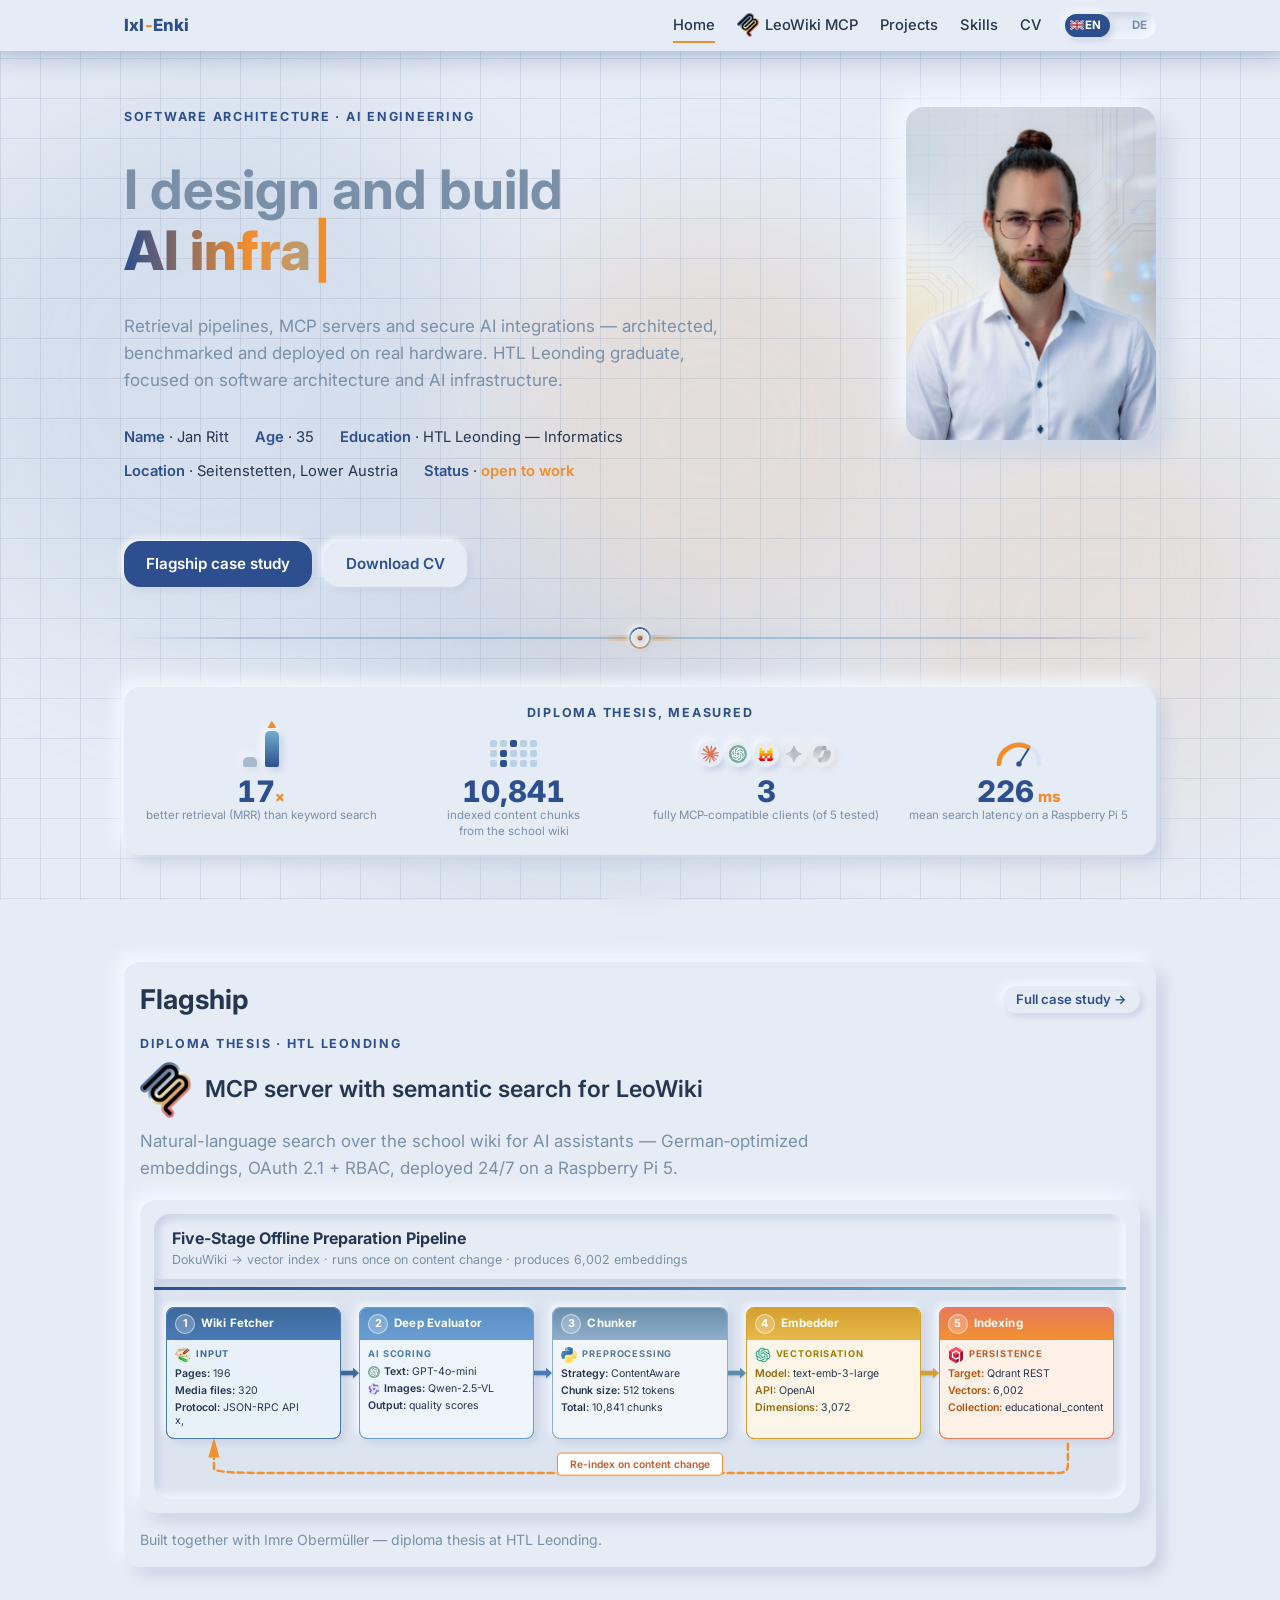
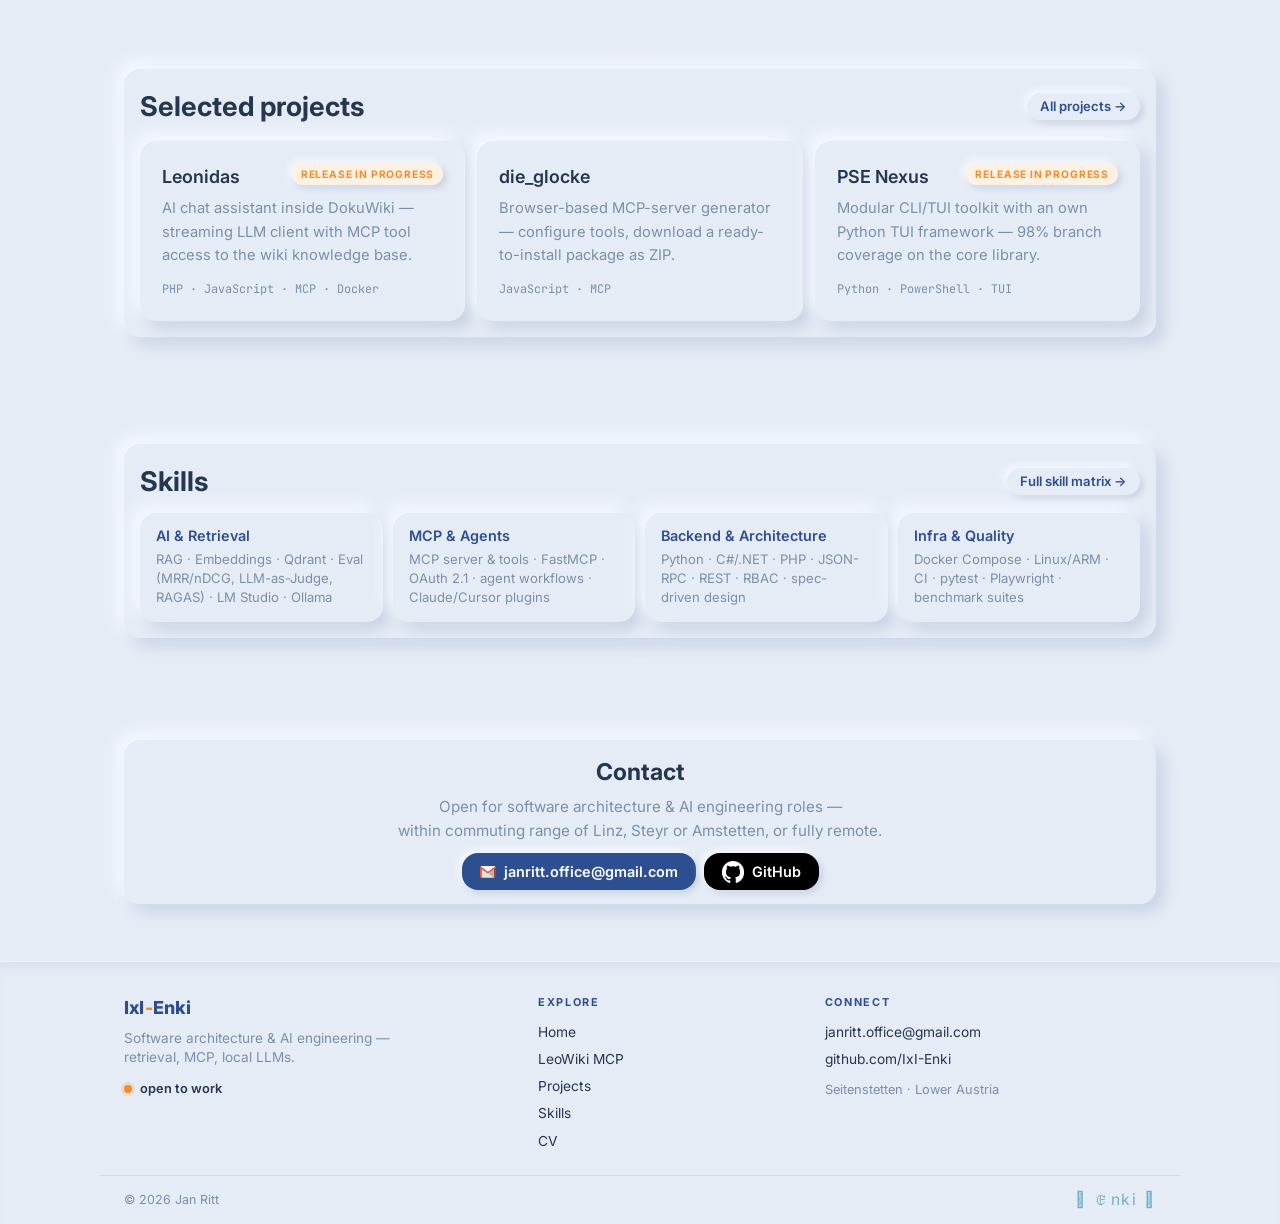
==== index.html @ 62d364e8 "Add initial project files including .gitignore, index.html, CSS styles, and assets for the IxI-Enki " ====
<!DOCTYPE html>
<html lang="en">
<head>
  <meta charset="UTF-8">
  <meta name="viewport" content="width=device-width, initial-scale=1.0">
  <title>Jan Ritt · IxI-Enki — Software Architecture &amp; AI Engineering</title>
  <meta name="description" content="Jan Ritt (IxI-Enki) — software architecture and AI engineering. Retrieval pipelines, MCP servers, secure AI integrations. HTL Leonding, Austria.">
  <link rel="stylesheet" href="./assets/css/site.css?v=76">
  <script src="./assets/js/site.js?v=22" defer></script>
</head>
<body class="neu">

  <!-- animierter Hintergrund -->
  <div class="bg-layer" aria-hidden="true">
    <div class="bg-parallax bg-parallax--grid"><div class="bg-grid"></div></div>
    <div class="bg-parallax bg-parallax--grad">
      <div class="bg-gradient-blobs">
        <span class="bg-grad-blob bg-grad-blob--1"></span>
        <span class="bg-grad-blob bg-grad-blob--2"></span>
        <span class="bg-grad-blob bg-grad-blob--3"></span>
        <span class="bg-grad-blob bg-grad-blob--4"></span>
      </div>
    </div>
    <div class="bg-parallax bg-parallax--blob1"><div class="blob blob-1"></div></div>
    <div class="bg-parallax bg-parallax--blob2"><div class="blob blob-2"></div></div>
    <div class="bg-parallax bg-parallax--blob3"><div class="blob blob-3"></div></div>
  </div>

  <!-- ══ NAV ══ -->
  <header class="site">
    <div class="wrap">
      <a class="brand" href="./">IxI<span class="x">-</span>Enki</a>
      <nav class="main">
        <a href="./index.html" class="active" data-i18n="nav.home">Home</a>
        <a href="./pages/leowiki-mcp.html" class="nav-flagship" title="LeoWiki MCP"><img src="./assets/img/leowiki-mcp-logo.png" alt="LeoWiki MCP" class="nav-flagship-logo"><span class="nav-flagship-label" data-i18n="nav.flagship">LeoWiki MCP</span></a>
        <a href="./pages/projects.html" data-i18n="nav.projects">Projects</a>
        <a href="./pages/skills.html" data-i18n="nav.skills">Skills</a>
        <a href="./pages/cv.html" data-i18n="nav.cv">CV</a>
        <span class="lang-switch" data-lang="en" role="group" aria-label="Language"><span class="ls-knob" aria-hidden="true"><svg class="ls-flag ls-flag-en" viewBox="0 0 24 16"><rect width="24" height="16" fill="#2E4F8F"/><path d="M0 0L24 16M24 0L0 16" stroke="#fff" stroke-width="3.4"/><path d="M0 0L24 16M24 0L0 16" stroke="#B33130" stroke-width="1.4"/><rect x="9.6" width="4.8" height="16" fill="#fff"/><rect y="5.6" width="24" height="4.8" fill="#fff"/><rect x="10.7" width="2.6" height="16" fill="#B33130"/><rect y="6.7" width="24" height="2.6" fill="#B33130"/></svg><svg class="ls-flag ls-flag-de" viewBox="0 0 24 16"><rect width="24" height="16" fill="#fff"/><rect width="24" height="5.3" fill="#B33130"/><rect y="10.7" width="24" height="5.3" fill="#B33130"/></svg></span><span class="ls-opt" data-lang="en">EN</span><span class="ls-opt" data-lang="de">DE</span></span>
      </nav>
    </div>
  </header>

  <!-- ══ HERO ══ -->
  <section class="hero">
    <div class="wrap hero-grid">
      <div class="hero-copy">
        <p class="kicker reveal" data-i18n="hero.kicker">Software Architecture · AI Engineering</p>
        <h1 class="reveal reveal-d1 hero-title-gradient"><span class="hero-prefix"></span><br><span class="hero-loop"></span><span class="tw-caret" aria-hidden="true">|</span></h1>
        <p class="lead reveal reveal-d2" data-i18n="hero.lead">
          Retrieval pipelines, MCP servers and secure AI integrations — architected, benchmarked and
          deployed on real hardware. HTL Leonding graduate, focused on software architecture and AI infrastructure.
        </p>
        <div class="facts reveal reveal-d2">
          <span><b data-i18n="facts.name">Name</b> · <span class="decode">Jan Ritt</span></span>
          <span><b data-i18n="facts.age">Age</b> · <span class="decode">35</span></span>
          <span><b data-i18n="facts.edu">Education</b> · <span class="decode" data-i18n="facts.eduv">HTL Leonding — Informatics</span></span>
          <span><b data-i18n="facts.loc">Location</b> · <span class="decode" data-i18n="facts.locv">Seitenstetten, Lower Austria</span></span>
          <span><b data-i18n="facts.status">Status</b> · <span class="accent-text decode" style="font-weight:600" data-i18n="facts.statusv">open to work</span></span>
        </div>
        <div class="hero-actions reveal reveal-d3">
          <a class="btn btn-primary btn-shine" href="./pages/leowiki-mcp.html" data-i18n="hero.cta1">Flagship case study</a>
          <!-- ⏳ cv.pdf folgt -->
          <a class="btn btn-ghost btn-draw" href="./assets/cv.pdf" data-i18n="hero.cta2">Download CV</a>
        </div>
      </div>
      <div class="hero-media reveal reveal-d2">
        <!-- Web-Derivat (640px, 76 KB) aus IxI-Enki_Jan.png -->
        <img class="portrait" src="./assets/img/portrait_web.jpg" alt="Portrait of Jan Ritt" width="640" height="853">
      </div>
    </div>
  </section>

  <div class="wrap"><div class="sec-divider sec-divider--shimmer sec-divider--ruler" aria-hidden="true"><span class="sec-divider__line"></span><span class="sec-divider__mark"><span class="sec-divider__halo" aria-hidden="true"></span><span class="sec-divider__ring" aria-hidden="true"></span><span class="sec-divider__ripple" aria-hidden="true"><span class="sec-divider__ripple-ring"></span><span class="sec-divider__ripple-ring"></span><span class="sec-divider__ripple-ring"></span></span><span class="sec-divider__core" aria-hidden="true"></span></span></div></div>

  <!-- ══ STATS ══ -->
  <section class="home-sec">
    <div class="wrap">
      <div class="card section-band stats-band reveal">
        <p class="kicker" data-i18n="stats.title">Diploma thesis, measured</p>
        <div class="grid grid-4">

          <!-- 17× — keyword → semantic jump -->
          <div class="stat">
            <div class="stat-top">
              <div class="viz-bars" aria-hidden="true">
                <span class="vb vb-low" title="keyword 0.051"></span>
                <span class="vb vb-high" title="semantic 0.872"><i class="vb-arrow">▲</i></span>
              </div>
            </div>
            <div class="num" data-count="17">0<span class="unit">×</span></div>
            <div class="lbl" data-i18n="stats.s1">retrieval improvement (MRR) over keyword search</div>
          </div>

          <!-- 10,841 — indexed chunks -->
          <div class="stat">
            <div class="stat-top">
              <div class="viz-grid" aria-hidden="true"><span></span><span></span><span></span><span></span><span></span><span></span><span></span><span></span><span></span><span></span><span></span><span></span><span></span><span></span><span></span></div>
            </div>
            <div class="num" data-count="10841">0</div>
            <div class="lbl" data-i18n="stats.s2">indexed content chunks from the school wiki</div>
          </div>

          <!-- 3 — compatible AI clients -->
          <div class="stat">
            <div class="stat-top">
              <div class="viz-clients" aria-hidden="true">
                <img src="./assets/img/icons/claude.svg" alt="Claude" title="Claude — fully compatible">
                <img src="./assets/img/icons/chatgpt.svg" alt="ChatGPT" title="ChatGPT — fully compatible">
                <img src="./assets/img/icons/mistral.svg" alt="Mistral Le Chat" title="Mistral Le Chat — fully compatible">
                <img class="dim" src="./assets/img/icons/gemini.svg" alt="Gemini" title="Gemini — tested, no consumer remote MCP (Feb 2026)">
                <img class="dim" src="./assets/img/icons/copilot.svg" alt="Copilot" title="MS Copilot — tested, no consumer remote MCP (Feb 2026)">
              </div>
            </div>
            <div class="num" data-count="3">0</div>
            <div class="lbl" data-i18n="stats.s3">fully MCP-compatible clients (of 5 tested)</div>
          </div>

          <!-- 226 ms — latency gauge -->
          <div class="stat">
            <div class="stat-top">
              <svg class="viz-gauge" viewBox="0 0 64 40" aria-hidden="true">
                <path d="M6 36 A26 26 0 0 1 58 36" fill="none" stroke="var(--border)" stroke-width="6" stroke-linecap="round"/>
                <path d="M6 36 A26 26 0 0 1 44 14.6" fill="none" stroke="var(--accent)" stroke-width="6" stroke-linecap="round"/>
                <line x1="32" y1="36" x2="44" y2="17" stroke="var(--primary)" stroke-width="2.5" stroke-linecap="round"/>
                <circle cx="32" cy="36" r="3.5" fill="var(--primary)"/>
              </svg>
            </div>
            <div class="num" data-count="226">0<span class="unit">&nbsp;ms</span></div>
            <div class="lbl" data-i18n="stats.s4">mean search latency on a Raspberry Pi 5</div>
          </div>

        </div>
      </div>
    </div>
  </section>

  <div class="wrap"><div class="sec-divider sec-divider--double" aria-hidden="true"><span class="sec-divider__rule sec-divider__rule--back"></span><span class="sec-divider__rule sec-divider__rule--front"></span><span class="sec-divider__mark"><span class="sec-divider__halo" aria-hidden="true"></span><span class="sec-divider__ring" aria-hidden="true"></span><span class="sec-divider__core"><span class="sec-divider__node"></span></span></span></div></div>

  <!-- ══ FLAGSHIP TEASER ══ -->
  <section class="home-sec">
    <div class="wrap">
      <div class="card section-band section-band--flagship reveal">
        <div class="sec-head">
          <h2 data-i18n="sec.flagship">Flagship</h2>
          <a class="more" href="./pages/leowiki-mcp.html" data-i18n="sec.flagship.more">Full case study →</a>
        </div>
          <p class="kicker" data-i18n="flag.kicker">Diploma thesis · HTL Leonding</p>
          <h3 class="flag-title">
            <img src="./assets/img/leowiki-mcp-logo.png" alt="LeoWiki MCP">
            <span data-i18n="flag.title">MCP server with semantic search for LeoWiki</span>
          </h3>
          <p class="lead" style="margin-top:10px" data-i18n="flag.lead">
            Natural-language search over the school wiki for AI assistants — German‑optimized embeddings,
            OAuth 2.1 + RBAC, deployed 24/7 on a Raspberry Pi 5.
          </p>
          <figure class="fig pipeline-fig" aria-labelledby="pipeline-fig-title">
            <div class="pipeline-fig__frame">
              <header class="pipeline-fig__header">
                <p class="pipeline-fig__title" id="pipeline-fig-title">Five-Stage Offline Preparation Pipeline</p>
                <p class="pipeline-fig__subtitle">DokuWiki &rarr; vector index &middot; runs once on content change &middot; produces 6,002 embeddings</p>
              </header>
              <div class="pipeline-fig__body">
                <div class="pipeline-fig__flow" role="group" aria-label="Five-stage offline preparation pipeline from wiki fetch to vector indexing">
                  <ol class="pipeline-fig__stages">
                    <li class="pipeline-stage-group pipeline-stage-group--1">
                      <div class="pipeline-stage-bg pipeline-stage-bg--1" aria-hidden="true"></div>
                      <div class="pipeline-stage pipeline-stage--1">
                      <div class="pipeline-stage__hdr">
                        <span class="pipeline-stage__num" aria-hidden="true">1</span>
                        <span class="pipeline-stage__name">Wiki Fetcher</span>
                      </div>
                      <div class="pipeline-stage__body">
                        <img class="pipeline-stage__icon" src="./assets/img/icons/dokuwiki.svg" alt="" aria-hidden="true">
                        <p class="pipeline-stage__section">Input</p>
                        <ul class="pipeline-stage__rows">
                          <li><strong>Pages:</strong> 196</li>
                          <li><strong>Media files:</strong> 320</li>
                          <li><strong>Protocol:</strong> JSON-RPC API</li>  x, 
                        </ul>
                      </div>
                      </div>
                    </li>
                    <li class="pipeline-arrow pipeline-arrow--s1 pipeline-arrow--v" aria-hidden="true"><svg viewBox="0 0 24 14"><polygon points="0,4 16,4 16,0 24,7 16,14 16,10 0,10"/></svg></li>
                    <li class="pipeline-stage-group pipeline-stage-group--2">
                      <div class="pipeline-stage-bg pipeline-stage-bg--2" aria-hidden="true"></div>
                      <div class="pipeline-stage pipeline-stage--2">
                      <div class="pipeline-stage__hdr">
                        <span class="pipeline-stage__num" aria-hidden="true">2</span>
                        <span class="pipeline-stage__name">Deep Evaluator</span>
                      </div>
                      <div class="pipeline-stage__body">
                        <p class="pipeline-stage__section">AI Scoring</p>
                        <ul class="pipeline-stage__rows">
                          <li class="pipeline-stage__row">
                            <img class="pipeline-stage__row-icon" src="./assets/img/icons/chatgpt.svg" alt="" aria-hidden="true">
                            <span><strong>Text:</strong> GPT-4o-mini</span>
                          </li>
                          <li class="pipeline-stage__row">
                            <img class="pipeline-stage__row-icon" src="./assets/img/icons/qwen.svg" alt="" aria-hidden="true">
                            <span><strong>Images:</strong> Qwen-2.5-VL</span>
                          </li>
                          <li><strong>Output:</strong> quality scores</li>
                        </ul>
                      </div>
                      </div>
                    </li>
                    <li class="pipeline-arrow pipeline-arrow--s2 pipeline-arrow--v" aria-hidden="true"><svg viewBox="0 0 24 14"><polygon points="0,4 16,4 16,0 24,7 16,14 16,10 0,10"/></svg></li>
                    <li class="pipeline-stage-group pipeline-stage-group--3">
                      <div class="pipeline-stage-bg pipeline-stage-bg--3" aria-hidden="true"></div>
                      <div class="pipeline-stage pipeline-stage--3">
                      <div class="pipeline-stage__hdr">
                        <span class="pipeline-stage__num" aria-hidden="true">3</span>
                        <span class="pipeline-stage__name">Chunker</span>
                      </div>
                      <div class="pipeline-stage__body">
                        <img class="pipeline-stage__icon" src="./assets/img/icons/python.svg" alt="" aria-hidden="true">
                        <p class="pipeline-stage__section">Preprocessing</p>
                        <ul class="pipeline-stage__rows">
                          <li><strong>Strategy:</strong> ContentAware</li>
                          <li><strong>Chunk size:</strong> 512 tokens</li>
                          <li><strong>Total:</strong> 10,841 chunks</li>
                        </ul>
                      </div>
                      </div>
                    </li>
                    <li class="pipeline-arrow pipeline-arrow--s3 pipeline-arrow--v" aria-hidden="true"><svg viewBox="0 0 24 14"><polygon points="0,4 16,4 16,0 24,7 16,14 16,10 0,10"/></svg></li>
                    <li class="pipeline-stage-group pipeline-stage-group--4">
                      <div class="pipeline-stage-bg pipeline-stage-bg--4" aria-hidden="true"></div>
                      <div class="pipeline-stage pipeline-stage--4">
                      <div class="pipeline-stage__hdr">
                        <span class="pipeline-stage__num" aria-hidden="true">4</span>
                        <span class="pipeline-stage__name">Embedder</span>
                      </div>
                      <div class="pipeline-stage__body">
                        <img class="pipeline-stage__icon" src="./assets/img/icons/openai.svg" alt="" aria-hidden="true">
                        <p class="pipeline-stage__section">Vectorisation</p>
                        <ul class="pipeline-stage__rows">
                          <li><strong>Model:</strong> text-emb-3-large</li>
                          <li><strong>API:</strong> OpenAI</li>
                          <li><strong>Dimensions:</strong> 3,072</li>
                        </ul>
                      </div>
                      </div>
                    </li>
                    <li class="pipeline-arrow pipeline-arrow--s4 pipeline-arrow--v" aria-hidden="true"><svg viewBox="0 0 24 14"><polygon points="0,4 16,4 16,0 24,7 16,14 16,10 0,10"/></svg></li>
                    <li class="pipeline-stage-group pipeline-stage-group--5">
                      <div class="pipeline-stage-bg pipeline-stage-bg--5" aria-hidden="true"></div>
                      <div class="pipeline-stage pipeline-stage--5">
                      <div class="pipeline-stage__hdr">
                        <span class="pipeline-stage__num" aria-hidden="true">5</span>
                        <span class="pipeline-stage__name">Indexing</span>
                      </div>
                      <div class="pipeline-stage__body">
                        <img class="pipeline-stage__icon" src="./assets/img/icons/qdrant.svg" alt="" aria-hidden="true">
                        <p class="pipeline-stage__section">Persistence</p>
                        <ul class="pipeline-stage__rows">
                          <li><strong>Target:</strong> Qdrant REST</li>
                          <li><strong>Vectors:</strong> 6,002</li>
                          <li><strong>Collection:</strong> educational_content</li>
                        </ul>
                      </div>
                      </div>
                    </li>
                    <li class="pipeline-feedback" aria-hidden="true">
                      <svg viewBox="-28 -20 1028 68" preserveAspectRatio="none" aria-hidden="true">
                        <path d="M 950 2 L 950 30 Q 950 40 940 40 L 70 40 Q 24 40 24 34 L 24 21" fill="none" stroke="#f29131" stroke-width="2.5" stroke-dasharray="6 4" stroke-linecap="round" stroke-linejoin="round" vector-effect="non-scaling-stroke"/>
                        <polygon points="24,-7 18,20 30,20" fill="#f29131"/>
                      </svg>
                      <span class="pipeline-feedback__label">Re-index on content change</span>
                    </li>
                  </ol>
                </div>
              </div>
            </div>
          </figure>
          <p style="margin-top:16px; font-size:.88rem; color:var(--muted)" data-i18n="flag.role">
            Built together with Imre Obermüller — diploma thesis at HTL Leonding.
          </p>
      </div>
    </div>
  </section>

  <div class="wrap"><div class="sec-divider sec-divider--shimmer sec-divider--ruler" aria-hidden="true"><span class="sec-divider__line"></span><span class="sec-divider__mark"><span class="sec-divider__halo" aria-hidden="true"></span><span class="sec-divider__ring" aria-hidden="true"></span><span class="sec-divider__core" aria-hidden="true"></span></span></div></div>

  <!-- ══ PROJECTS GLIMPSE ══ -->
  <section class="home-sec">
    <div class="wrap">
      <div class="card section-band section-band--projects reveal">
        <div class="sec-head">
          <h2 data-i18n="sec.projects">Selected projects</h2>
          <a class="more" href="./pages/projects.html" data-i18n="sec.projects.more">All projects →</a>
        </div>
        <div class="grid grid-3">
        <div class="card reveal">
          <div style="display:flex; justify-content:space-between; gap:8px; align-items:start">
            <h3>Leonidas</h3><span class="badge-soon" data-i18n-page data-en="release in progress" data-de="Release in Arbeit">release in progress</span>
          </div>
          <p style="margin-top:6px; font-size:.92rem; color:var(--muted)" data-i18n-page
             data-en="AI chat assistant inside DokuWiki — streaming LLM client with MCP tool access to the wiki knowledge base."
             data-de="AI‑Chat-Assistent direkt im DokuWiki — streamender LLM-Client mit MCP‑Tool-Zugriff auf die Wiki-Wissensbasis.">AI chat assistant inside DokuWiki — streaming LLM client with MCP tool access to the wiki knowledge base.</p>
          <div class="stack">PHP · JavaScript · MCP · Docker</div>
        </div>
        <a class="card reveal reveal-d1" href="https://github.com/IxI-Enki/die_glocke">
          <h3>die_glocke</h3>
          <p style="margin-top:6px; font-size:.92rem; color:var(--muted)" data-i18n-page
             data-en="Browser-based MCP-server generator — configure tools, download a ready-to-install package as ZIP."
             data-de="Browserbasierter MCP‑Server-Generator — Tools konfigurieren, fertiges Install-Paket als ZIP laden.">Browser-based MCP-server generator — configure tools, download a ready-to-install package as ZIP.</p>
          <div class="stack">JavaScript · MCP</div>
        </a>
        <div class="card reveal reveal-d2">
          <div style="display:flex; justify-content:space-between; gap:8px; align-items:start">
            <h3>PSE Nexus</h3><span class="badge-soon" data-i18n-page data-en="release in progress" data-de="Release in Arbeit">release in progress</span>
          </div>
          <p style="margin-top:6px; font-size:.92rem; color:var(--muted)" data-i18n-page
             data-en="Modular CLI/TUI toolkit with an own Python TUI framework — 98% branch coverage on the core library."
             data-de="Modulares CLI/TUI-Toolkit mit eigenem Python-TUI-Framework — 98 % Branch-Coverage auf der Core-Library.">Modular CLI/TUI toolkit with an own Python TUI framework — 98% branch coverage on the core library.</p>
          <div class="stack">Python · PowerShell · TUI</div>
        </div>
        </div>
      </div>
    </div>
  </section>

  <div class="wrap"><div class="sec-divider sec-divider--double" aria-hidden="true"><span class="sec-divider__rule sec-divider__rule--back"></span><span class="sec-divider__rule sec-divider__rule--front"></span><span class="sec-divider__mark"><span class="sec-divider__halo" aria-hidden="true"></span><span class="sec-divider__ring" aria-hidden="true"></span><span class="sec-divider__ripple" aria-hidden="true"><span class="sec-divider__ripple-ring"></span><span class="sec-divider__ripple-ring"></span><span class="sec-divider__ripple-ring"></span></span><span class="sec-divider__core" aria-hidden="true"></span></span></div></div>

  <!-- ══ SKILLS ══ -->
  <section class="home-sec">
    <div class="wrap">
      <div class="card section-band section-band--skills reveal">
        <div class="sec-head">
          <h2 data-i18n="sec.skills">Skills</h2>
          <a class="more" href="./pages/skills.html" data-i18n-page data-en="Full skill matrix →" data-de="Komplette Skill-Matrix →">Full skill matrix →</a>
        </div>
        <div class="grid grid-4 skills-preview-grid">
        <div class="card skill-preview-card reveal">
          <h3 class="primary-text" data-i18n-page data-en="AI &amp; Retrieval" data-de="AI &amp; Retrieval">AI &amp; Retrieval</h3>
          <p>RAG · Embeddings · Qdrant · Eval (MRR/nDCG, LLM-as-Judge, RAGAS) · LM Studio · Ollama</p>
        </div>
        <div class="card skill-preview-card reveal reveal-d1">
          <h3 class="primary-text">MCP &amp; Agents</h3>
          <p>MCP server &amp; tools · FastMCP · OAuth 2.1 · agent workflows · Claude/Cursor plugins</p>
        </div>
        <div class="card skill-preview-card reveal reveal-d2">
          <h3 class="primary-text">Backend &amp; Architecture</h3>
          <p>Python · C#/.NET · PHP · JSON-RPC · REST · RBAC · spec-driven design</p>
        </div>
        <div class="card skill-preview-card reveal reveal-d3">
          <h3 class="primary-text">Infra &amp; Quality</h3>
          <p>Docker Compose · Linux/ARM · CI · pytest · Playwright · benchmark suites</p>
        </div>
        </div>
      </div>
    </div>
  </section>

  <div class="wrap"><div class="sec-divider sec-divider--shimmer sec-divider--ruler" aria-hidden="true"><span class="sec-divider__line"></span><span class="sec-divider__mark"><span class="sec-divider__halo" aria-hidden="true"></span><span class="sec-divider__ring" aria-hidden="true"></span><span class="sec-divider__ripple" aria-hidden="true"><span class="sec-divider__ripple-ring"></span><span class="sec-divider__ripple-ring"></span><span class="sec-divider__ripple-ring"></span></span><span class="sec-divider__core"><span class="sec-divider__node"></span></span></span></div></div>

  <!-- ══ CONTACT ══ -->
  <section class="home-sec">
    <div class="wrap">
      <div class="card contact-card reveal">
        <h2 data-i18n="sec.contact">Contact</h2>
        <p class="lead" data-i18n="contact.lead">Open for software architecture &amp; AI engineering roles —<br>within commuting range of Linz, Steyr or Amstetten, or fully remote.</p>
        <div class="contact-actions">
          <a class="btn btn-primary" href="mailto:janritt.office@gmail.com">
            <img src="./assets/img/icons/google-gmail-red-white.svg" alt="" aria-hidden="true">
            janritt.office@gmail.com
          </a>
          <a class="btn btn-github" href="https://github.com/IxI-Enki">
            <img src="./assets/img/icons/github-white.png" alt="" aria-hidden="true">
            GitHub
          </a>
        </div>
      </div>
    </div>
  </section>

  <!-- ══ FOOTER ══ -->
  <footer class="site">
    <div class="wrap footer-inner">
      <div class="footer-brand">
        <a class="brand" href="./">IxI<span class="x">-</span>Enki</a>
        <p class="footer-tag" data-i18n="footer.tag">Software architecture &amp; AI engineering — retrieval, MCP, local LLMs.</p>
        <span class="footer-status"><span class="fs-dot" aria-hidden="true"></span><span data-i18n="facts.statusv">open to work</span></span>
      </div>
      <nav class="footer-col" aria-label="Footer">
        <p class="footer-h" data-i18n="footer.explore">Explore</p>
        <a href="./index.html" data-i18n="nav.home">Home</a>
        <a href="./pages/leowiki-mcp.html" data-i18n="nav.flagship">LeoWiki MCP</a>
        <a href="./pages/projects.html" data-i18n="nav.projects">Projects</a>
        <a href="./pages/skills.html" data-i18n="nav.skills">Skills</a>
        <a href="./pages/cv.html" data-i18n="nav.cv">CV</a>
      </nav>
      <div class="footer-col">
        <p class="footer-h" data-i18n="footer.connect">Connect</p>
        <a href="mailto:janritt.office@gmail.com">janritt.office@gmail.com</a>
        <a href="https://github.com/IxI-Enki">github.com/IxI-Enki</a>
        <p class="footer-loc" data-i18n="footer.loc">Seitenstetten · Lower Austria</p>
      </div>
    </div>
    <div class="wrap footer-base">
      <span>© 2026 Jan Ritt</span>
      <span class="footer-sig">𓂍 ꂅnki 𓂍</span>
    </div>
  </footer>

</body>
</html>
---- assets/css/site.css ----
/* ════════════════════════════════════════════════════════════════════
   IxI-Enki Showcase — Thesis-Default-Theme (HTL Leonding Palette)
   Light mode only · Quelle: assets/diagrams/themes/00_thesis_default
   ════════════════════════════════════════════════════════════════════ */
@import url('https://fonts.googleapis.com/css2?family=Inter:wght@300;400;500;600;700;800&display=swap');
@import url('https://fonts.googleapis.com/css2?family=JetBrains+Mono:wght@400;500;600&display=swap');

:root {
  --primary:   #2E4F8F;
  --secondary: #72ADCB;
  --accent:    #F28D2C;
  --warning:   #E5A832;
  --error:     #B33130;
  --success:   #4671A3;
  --ink:       #253650;
  --muted:     #7a90a8;
  --surface:   #f6f9fe;
  --border:    #D8E4F4;
  --bg:        #ffffff;
  --page-bg:   #eef2f8;
  --glass:     rgba(255,255,255,0.72);
  --glass-border: rgba(255,255,255,0.45);
  --font: 'Inter', 'Segoe UI', system-ui, sans-serif;
  --mono: 'JetBrains Mono', 'Fira Code', 'Consolas', monospace;
  --shadow-sm: 0 1px 2px rgba(46,79,143,0.08);
  --shadow:    0 1px 3px rgba(46,79,143,0.12), 0 1px 2px rgba(46,79,143,0.08);
  --shadow-md: 0 8px 24px rgba(46,79,143,0.12), 0 2px 6px rgba(46,79,143,0.08);
  --radius: 10px;
  /* gradient_all subset — soft bg blobs */
  --color-f-6:  #5d7697;
  --color-f-10: #dce6f7;
  --color-g-7:  #f6cfa8;
  --color-a-3:  #e6ac95;
  --color-c-4:  #a7bad4;
}

* { margin: 0; padding: 0; box-sizing: border-box; }
html { scroll-behavior: smooth; }
body {
  font-family: var(--font);
  background: var(--page-bg);
  color: var(--ink);
  line-height: 1.6;
  overflow-x: hidden;
}

/* ── Animierter Hintergrund: Präsentations-Gradient + driftende Farbflächen + Raster ── */
.bg-layer { position: fixed; inset: 0; z-index: -2; overflow: hidden; pointer-events: none; }
.bg-layer::before {
  content: ''; position: absolute; inset: 0; z-index: 0;
  background: url('../img/bg_soft.png') center / cover no-repeat;
  opacity: .22;
}
.bg-parallax { position: absolute; inset: 0; will-change: transform; }
.bg-parallax--grid {
  z-index: 2;
  inset: auto;
  left: 0;
  right: 0;
  top: calc(-1 * var(--bg-grid-parallax-slack, 24vh));
  height: calc(100% + 2 * var(--bg-grid-parallax-slack, 24vh));
}
/* color mesh sits BEHIND the grid ("hinter den karierten Gittern") */
.bg-parallax--grad { z-index: 1; }
.bg-parallax--blob1 { z-index: 3; }
.bg-parallax--blob2 { z-index: 4; }
.bg-parallax--blob3 { z-index: 5; }
.bg-grid {
  position: absolute; inset: 0;
  background-image:
    linear-gradient(rgba(46,79,143,0.045) 1px, transparent 1px),
    linear-gradient(90deg, rgba(46,79,143,0.045) 1px, transparent 1px);
  background-size: 44px 44px;
  mask-image: radial-gradient(ellipse 115% 130% at 50% 40%, #000 48%, transparent 96%);
  -webkit-mask-image: radial-gradient(ellipse 115% 130% at 50% 40%, #000 48%, transparent 96%);
}
/* Soft palette blobs — the "wabbernde" colour mesh behind the grid */
.bg-gradient-blobs {
  position: absolute; inset: 0;
  opacity: .19;
  mask-image: radial-gradient(ellipse 100% 90% at 50% 40%, #000 45%, transparent 95%);
  -webkit-mask-image: radial-gradient(ellipse 100% 90% at 50% 40%, #000 45%, transparent 95%);
  animation: gradMeshSway 64s ease-in-out infinite alternate;
}
.bg-grad-blob {
  position: absolute; border-radius: 50%;
  filter: blur(64px);
}
.bg-grad-blob--1 {
  width: 56vw; max-width: 680px; height: 56vw; max-height: 680px;
  top: 4%; left: -10%;
  background: radial-gradient(circle, var(--color-c-4) 0%, #93a9c8 46%, transparent 72%);
  animation: gradDrift1 26s ease-in-out infinite alternate;
}
.bg-grad-blob--2 {
  width: 48vw; max-width: 560px; height: 48vw; max-height: 560px;
  top: 40%; right: -8%;
  background: radial-gradient(circle, #e6bd92 0%, #dca878 42%, transparent 73%);
  animation: gradDrift2 33s ease-in-out infinite alternate; animation-delay: -9s;
}
.bg-grad-blob--3 {
  width: 52vw; max-width: 620px; height: 52vw; max-height: 620px;
  bottom: -14%; left: 20%;
  background: radial-gradient(circle, var(--color-f-6) 0%, rgba(46,79,143,0.42) 45%, transparent 74%);
  animation: gradDrift3 30s ease-in-out infinite alternate; animation-delay: -16s;
}
.bg-grad-blob--4 {
  width: 42vw; max-width: 500px; height: 42vw; max-height: 500px;
  top: 20%; left: 36%;
  background: radial-gradient(circle, #e3ba8c 0%, #d7a06f 44%, transparent 73%);
  animation: gradDrift4 37s ease-in-out infinite alternate; animation-delay: -7s;
}
@keyframes gradMeshSway {
  0%   { transform: translate3d(0, 0, 0); }
  50%  { transform: translate3d(2%, -1.4%, 0); }
  100% { transform: translate3d(-2.4%, 1.8%, 0); }
}
@keyframes gradDrift1 {
  0%   { transform: translate(0, 0) scale(1); }
  30%  { transform: translate(46px, 30px) scale(1.08); }
  65%  { transform: translate(18px, 62px) scale(1.04); }
  100% { transform: translate(-38px, 16px) scale(1.12); }
}
@keyframes gradDrift2 {
  0%   { transform: translate(0, 0) scale(1); }
  35%  { transform: translate(-54px, -30px) scale(1.12); }
  70%  { transform: translate(-18px, 30px) scale(1.06); }
  100% { transform: translate(42px, -42px) scale(1.1); }
}
@keyframes gradDrift3 {
  0%   { transform: translate(0, 0) scale(1); }
  40%  { transform: translate(40px, -44px) scale(1.1); }
  75%  { transform: translate(-30px, -8px) scale(1.05); }
  100% { transform: translate(-46px, 42px) scale(1.14); }
}
@keyframes gradDrift4 {
  0%   { transform: translate(0, 0) scale(1); }
  33%  { transform: translate(-36px, 34px) scale(1.08); }
  66%  { transform: translate(34px, 18px) scale(1.05); }
  100% { transform: translate(20px, -38px) scale(1.12); }
}
.blob { position: absolute; border-radius: 50%; filter: blur(80px); opacity: .5; }
.blob-1 { width: 560px; height: 560px; background: radial-gradient(circle, rgba(114,173,203,0.45), transparent 65%); top: -160px; left: -120px; animation: drift1 26s ease-in-out infinite alternate; }
.blob-2 { width: 460px; height: 460px; background: radial-gradient(circle, rgba(242,141,44,0.22), transparent 65%); top: 30%; right: -140px; animation: drift2 32s ease-in-out infinite alternate; }
.blob-3 { width: 520px; height: 520px; background: radial-gradient(circle, rgba(46,79,143,0.25), transparent 65%); bottom: -200px; left: 30%; animation: drift3 38s ease-in-out infinite alternate; }
@keyframes drift1 { to { transform: translate(70px, 50px) scale(1.08); } }
@keyframes drift2 { to { transform: translate(-60px, -40px) scale(1.12); } }
@keyframes drift3 { to { transform: translate(-50px, -60px) scale(1.05); } }
@media (prefers-reduced-motion: reduce) {
  .blob, .pulse, .flow-arrow, .bg-grad-blob, .bg-gradient-blobs { animation: none !important; }
  .bg-parallax { transform: none !important; will-change: auto; }
  .reveal { opacity: 1 !important; transform: none !important; transition: none !important; }
  .sec-divider__line,
  .sec-divider__rule { transform: scaleX(1) !important; opacity: 1 !important; }
  .sec-divider__mark,
  .sec-divider__halo,
  .sec-divider__ring,
  .sec-divider__ripple,
  .sec-divider__ripple-ring,
  .sec-divider__core { opacity: 1 !important; transform: none !important; animation: none !important; }
  .sec-divider__ripple-ring:nth-child(2),
  .sec-divider__ripple-ring:nth-child(3) { opacity: 0 !important; }
  .sec-divider__ripple-ring:nth-child(1) { opacity: .28 !important; transform: scale(1.35) !important; }
  .sec-divider__line::after,
  .sec-divider__rule::after { animation: none !important; opacity: .5 !important; }
  .hero-copy > h1.hero-title-gradient .hero-loop {
    animation: none;
    background-size: auto;
    background-image: linear-gradient(120deg, var(--primary), var(--accent));
  }
  .hero-copy > h1.hero-title-gradient .tw-caret {
    animation: none;
    opacity: 1;
  }
}

/* ── Scramble-decode reveal (fact values + project tech stacks) ── */
.dc {
  display: inline-block;
  white-space: pre;
  color: var(--muted);
  transition: color .14s ease, text-shadow .14s ease;
}
.dc.locked {
  color: inherit;
  animation: dcLock .55s ease-out;
}
@keyframes dcLock {
  0%   { text-shadow: 0 0 9px rgba(242,141,44,.55); }
  100% { text-shadow: none; }
}
.is-decoding { opacity: .96; }

/* ── Layout ── */
.wrap { max-width: 1080px; margin: 0 auto; padding: 0 24px; }
section { padding: 72px 0; }

/* ── Nav ── */
header.site {
  position: sticky; top: 0; z-index: 50;
  background: var(--glass); backdrop-filter: blur(14px); -webkit-backdrop-filter: blur(14px);
  border-bottom: 1px solid var(--border);
  box-shadow: var(--shadow-md);
}
/* Drop shadow extends below the bar and paints over hero media */
header.site::after {
  content: '';
  position: absolute;
  left: 0;
  right: 0;
  top: 100%;
  height: 28px;
  pointer-events: none;
  background: linear-gradient(
    to bottom,
    rgba(46, 79, 143, 0.11),
    rgba(46, 79, 143, 0.04) 52%,
    transparent
  );
}
header.site .wrap { display: flex; align-items: center; justify-content: space-between; padding-top: 12px; padding-bottom: 12px; }
.brand { font-weight: 800; color: var(--primary); text-decoration: none; font-size: 1.05rem; letter-spacing: .2px; }
.brand .x { color: var(--accent); }
.brand--mcp { line-height: 0; display: flex; align-items: center; }
.brand-mcp-logo { height: 36px; width: auto; display: block; object-fit: contain; }
nav.main { display: flex; gap: 22px; align-items: center; font-size: .92rem; }
nav.main a { color: var(--ink); text-decoration: none; font-weight: 500; position: relative; }
nav.main a::after { content: ''; position: absolute; left: 0; bottom: -4px; width: 0; height: 2px; background: var(--accent); transition: width .25s ease; }
nav.main a:hover::after, nav.main a.active::after { width: 100%; }
nav.main a.nav-flagship { display: inline-flex; align-items: center; gap: 6px; line-height: inherit; }
.nav-flagship-logo { height: 24px; width: auto; display: block; object-fit: contain; flex-shrink: 0; }
.nav-flagship-label { font-weight: 500; line-height: 1.2; white-space: nowrap; }
/* ── Language-Switch v2: gleitender Knob + morphende Mini-Flaggen (Theme-Farben) ── */
.lang-switch {
  position: relative; display: inline-grid; grid-auto-flow: column;
  border: 1.5px solid var(--border); border-radius: 999px; background: var(--surface);
  font-size: .72rem; font-weight: 700; cursor: pointer; user-select: none;
}
.lang-switch .ls-opt {
  position: relative; z-index: 2; display: flex; align-items: center;
  padding: 4px 9px 4px 22px; color: var(--muted); transition: color .35s ease;
}
.lang-switch[data-lang="en"] .ls-opt[data-lang="en"],
.lang-switch[data-lang="de"] .ls-opt[data-lang="de"] { color: #fff; }
.lang-switch .ls-knob {
  position: absolute; z-index: 1; top: 2px; bottom: 2px; left: 2px; width: calc(50% - 2px);
  border-radius: 999px; background: var(--primary); box-shadow: var(--shadow);
  transition: transform .45s cubic-bezier(.65, 0, .35, 1);
  display: flex; align-items: center; padding-left: 5px;
}
.lang-switch[data-lang="de"] .ls-knob { transform: translateX(calc(100% + 0px)); }
.lang-switch:hover .ls-knob { box-shadow: 0 2px 8px rgba(46,79,143,.35); }
.lang-switch .ls-flag {
  position: absolute; width: 14px; height: 10px; border-radius: 2px; overflow: hidden;
  opacity: 0; transform: scale(.5) rotate(-100deg);
  transition: opacity .3s ease, transform .5s cubic-bezier(.34, 1.56, .64, 1);
}
.lang-switch[data-lang="en"] .ls-flag-en,
.lang-switch[data-lang="de"] .ls-flag-de { opacity: 1; transform: scale(1) rotate(0deg); }

/* ── Button-Varianten (Vergleichs-Set, Palette-konform) ──
   V1 .btn-shine  — Licht-Sweep auf Primär-CTAs
   V2 .btn-arrow  — Pfeil federt bei Hover nach rechts
   V3 .btn-draw   — Unterstrich zeichnet sich, Rahmen färbt auf Akzent
   V4 .btn-glow   — warmer Glow-Lift für Akzent-Aktionen */
.btn-shine { position: relative; overflow: hidden; }
.btn-shine::after {
  content: ''; position: absolute; top: 0; left: -140%; width: 55%; height: 100%;
  transform: skewX(-22deg);
  background: linear-gradient(90deg, transparent, rgba(255,255,255,.55), transparent);
  transition: left .65s ease;
}
.btn-shine:hover::after { left: 170%; }
.btn-arrow::after {
  content: '→'; display: inline-block; margin-left: 9px;
  transition: transform .35s cubic-bezier(.34, 1.56, .64, 1);
}
.btn-arrow:hover::after { transform: translateX(5px); }
.btn-draw {
  background-image: linear-gradient(var(--accent), var(--accent));
  background-repeat: no-repeat; background-size: 0% 2.5px; background-position: 14px calc(100% - 7px);
  transition: background-size .35s ease, border-color .35s ease, color .3s ease, transform .22s ease, box-shadow .22s ease;
}
.btn-draw:hover { background-size: calc(100% - 28px) 2.5px; border-color: var(--accent); color: var(--accent); }
.btn-glow:hover {
  box-shadow: 0 8px 24px rgba(242, 141, 44, .4), var(--shadow-md);
  transform: translateY(-2px) scale(1.02);
}
/* V5 .btn-lava — 1:1-Nachbau von 50-button-15 („Focus on me"), Variante (a):
   dunkler Glas-Button. Zwei Blob-Schichten (blur 10px + blur 14px mit
   mix-blend-mode:overlay), Noise-Textur, Text mit Schatten; Hover dreht
   beide Schichten von −180° auf 0° zurück. Originalwerte, Theme-Farben. */
.btn-lava {
  position: relative; overflow: hidden; isolation: isolate;
  display: inline-flex; align-items: center; justify-content: center;
  background: #161821; color: #fff;
  border: 2px solid rgba(221, 216, 255, .18); border-radius: 999px;
  padding: 13px 26px;
}
.lava-scene { position: absolute; inset: 0; font-size: 6px; opacity: .55; filter: saturate(150%); pointer-events: none; }
.lava-shapes, .lava-blend {
  position: absolute; inset: 0; transform: rotate(-180deg);
  transition: transform 1.1s cubic-bezier(.22, 1, .36, 1);
}
.lava-shapes { filter: blur(10px); }
.lava-blend  { filter: blur(14px); mix-blend-mode: overlay; }
.btn-lava:hover .lava-shapes, .btn-lava:hover .lava-blend { transform: rotate(0deg); }
.lv { position: absolute; border-radius: 999em; display: block; }
/* Schicht 1 — Originalgeometrie, Palette: pale/hellblau links, Schwarz-Balken, warm rechts */
.lv-p  { background: #A5C9DC; width: 8em;  height: 10em; top: -20%; left: 14%; transform: rotate(-28deg); }
.lv-p1 { background: #A5C9DC; width: 7em;  height: 7em;  bottom: -30%; left: -4%; }
.lv-b  { background: #72ADCB; width: 8em;  height: 11em; bottom: -65%; left: 32%; }
.lv-g  { background: #4671A3; width: 8em;  height: 10em; top: -15%; right: 26%; transform: rotate(29deg); }
.lv-k  { background: #0a0a0f; width: 4em;  height: 15em; top: -5em; right: 64%; transform: rotate(39deg); }
.lv-o  { background: #F2A944; width: 4em;  height: 10em; top: -25%; right: 12%; transform: rotate(40deg); }
/* Schicht 2 — Overlay-Blend für Tiefe */
.lv-o2 { background: #E5813C; width: 9em;  height: 7em;  bottom: -35%; right: 2%; }
.lv-b2 { background: #A5C9DC; width: 10em; height: 5em;  top: -12%; right: 40%; transform: rotate(60deg); }
.lv-k2 { background: #000;    width: 4em;  height: 15em; top: -5em; right: 38%; transform: rotate(39deg); }
.lv-g2 { background: #B33130; width: 8em;  height: 10em; bottom: -45%; right: 68%; transform: rotate(29deg); }
.lava-noise {
  position: absolute; inset: 0; opacity: .45;
  background-image: url("data:image/svg+xml,%3Csvg xmlns='http://www.w3.org/2000/svg' width='140' height='140'%3E%3Cfilter id='n'%3E%3CfeTurbulence type='fractalNoise' baseFrequency='0.85' numOctaves='2' stitchTiles='stitch'/%3E%3C/filter%3E%3Crect width='100%25' height='100%25' filter='url(%23n)' opacity='0.55'/%3E%3C/svg%3E");
}
.lava-text { position: relative; z-index: 1; font-weight: 600; text-shadow: 0 1px 10px rgba(0, 0, 0, .73); }

/* ── Skill-Chips (Skills-Page) ── */
.chips { display: flex; flex-wrap: wrap; gap: 8px; margin-top: 12px; }
.skill-chip {
  display: inline-flex; align-items: center; gap: 7px; padding: 6px 12px;
  border-radius: 999px; background: var(--bg); border: 1px solid var(--border);
  font-size: .82rem; font-weight: 500; color: var(--ink); transition: all .25s ease;
}
.skill-chip img { width: 16px; height: 16px; object-fit: contain; }
.skill-chip:hover { border-color: var(--secondary); transform: translateY(-2px); box-shadow: var(--shadow); }
.skill-group {
  position: relative;
  overflow: visible;
  isolation: isolate;
}
.skill-group .chips { overflow: visible; }
.skill-group:has(.skill-chip.tip:hover),
.skill-group:has(.skill-chip.tip:focus-visible),
.skill-group:has(.skill-chip.tip:focus-within) {
  z-index: 50;
}
.skill-group h3 { display: flex; align-items: center; gap: 9px; font-size: 1rem; }
.skill-group h3 img { width: 20px; height: 20px; object-fit: contain; }
.flag-title {
  display: flex;
  align-items: center;
  gap: 14px;
  font-size: 1.45rem;
  margin-top: 8px;
}
.flag-title img { height: 56px; width: auto; object-fit: contain; flex-shrink: 0; }
.hero-mcp-logo { height: 84px; width: auto; object-fit: contain; }
.skill-group .note { margin-top: 8px; font-size: .82rem; color: var(--muted); }

/* Skills page matrix — 4→3→2→1 cols; shrink-first like stats-band */
.skills-matrix-grid {
  gap: 14px;
  grid-template-columns: repeat(4, minmax(0, 1fr));
}
.skills-matrix-grid .skill-group { min-width: 0; }
@media (max-width: 900px) {
  .skills-matrix-grid { gap: 12px; }
}
@media (max-width: 780px) {
  .skills-matrix-grid { grid-template-columns: repeat(3, minmax(0, 1fr)); }
}
@media (max-width: 560px) {
  .skills-matrix-grid { grid-template-columns: repeat(2, minmax(0, 1fr)); gap: 10px; }
}
@media (max-width: 480px) {
  .skills-matrix-grid { grid-template-columns: 1fr; }
}

/* ── Typo ── */
h1 { font-size: clamp(2.1rem, 5vw, 3.4rem); font-weight: 800; line-height: 1.12; color: var(--ink); }
h2 { font-size: 1.7rem; font-weight: 700; color: var(--ink); margin-bottom: 14px; }
h3 { font-size: 1.12rem; font-weight: 600; color: var(--ink); }

/* Saubere Umbrüche: ausgewogene Headlines, keine Hurenkinder in Absätzen.
   Bewusst KEINE Silbentrennung — Wörter werden nie geteilt (Jans Vorgabe);
   Komposita tragen geschützte Bindestriche (U+2011). */
h1, h2, h3 { text-wrap: balance; overflow-wrap: break-word; }
p, li, td, .lbl { text-wrap: pretty; }
.kicker { font-size: .78rem; font-weight: 700; letter-spacing: .14em; text-transform: uppercase; color: var(--primary); }
.lead { color: var(--muted); font-size: 1.06rem; max-width: 64ch; }
.mono { font-family: var(--mono); }
.accent-text { color: var(--accent); }
.primary-text { color: var(--primary); }

/* ── Buttons & Chips ── */
.btn { display: inline-flex; align-items: center; gap: 8px; padding: 11px 22px; border-radius: var(--radius); font-weight: 600; font-size: .95rem; text-decoration: none; transition: all .22s ease; }
.btn img { width: 16px; height: 16px; object-fit: contain; flex-shrink: 0; }
.btn-primary { background: var(--primary); color: #fff; box-shadow: var(--shadow); }
.btn-primary:hover { background: #24407a; transform: translateY(-2px); box-shadow: var(--shadow-md); }
.btn-ghost { border: 1.5px solid var(--border); color: var(--primary); background: var(--bg); }
.btn-ghost:hover { border-color: var(--secondary); transform: translateY(-2px); box-shadow: var(--shadow); }
.btn-accent { background: var(--accent); color: #fff; }
.btn-accent:hover { background: #db7d1f; transform: translateY(-2px); box-shadow: var(--shadow-md); }
.chip { display: inline-block; padding: 4px 12px; border-radius: 999px; background: var(--surface); border: 1px solid var(--border); font-size: .8rem; font-weight: 500; color: var(--ink); }
.chip-mono { font-family: var(--mono); font-size: .75rem; }
.badge-soon { font-size: .64rem; font-weight: 700; letter-spacing: .08em; text-transform: uppercase; padding: 3px 9px; border-radius: 999px; background: #FDF1E3; color: var(--accent); border: 1px solid #F8DDBE; }

/* ── Cards ── */
.card {
  background: var(--bg); border: 1px solid var(--border); border-radius: var(--radius);
  padding: 22px; box-shadow: var(--shadow-sm); transition: transform .25s ease, box-shadow .25s ease, border-color .25s ease;
}
.card:hover { transform: translateY(-4px); box-shadow: var(--shadow-md); border-color: var(--secondary); }
.section-band:hover {
  transform: none;
  box-shadow: var(--shadow-sm);
  border-color: var(--border);
}
.section-band--flagship {
  padding: 20px;
  min-width: 0;
}
a.card { display: block; text-decoration: none; color: inherit; }
.card .stack { margin-top: 12px; font-family: var(--mono); font-size: .74rem; color: var(--muted); }
.grid { display: grid; gap: 18px; }
/* Feste Spalten-Stufen statt auto-fit: verhindert unsymmetrische 3+1- / 2+1-Reihen */
.grid-2 { grid-template-columns: repeat(2, 1fr); }
.grid-3 { grid-template-columns: repeat(3, 1fr); }
.grid-4 { grid-template-columns: repeat(4, 1fr); }
@media (max-width: 980px) {
  .grid-3 { grid-template-columns: 1fr; }
  .grid-4 { grid-template-columns: repeat(2, 1fr); }
}
@media (max-width: 720px) {
  .grid-2 { grid-template-columns: 1fr; }
}
@media (max-width: 480px) {
  .grid-4 { grid-template-columns: 1fr; }
}

/* ── Stat-Band ── */
.stats-band { padding: 16px; }

/* ── Home section bands (elevated islands on grid bg) ── */
.home-sec { padding: 25px 0; }
section.hero + section.home-sec { padding-top: 11px; }
section.hero + .wrap .sec-divider { margin-top: -6px; }

/* ── Section dividers (luxury draw + scientific marks) ── */
.wrap > .sec-divider { margin: 7px 0 4px; }
.sec-divider {
  position: relative;
  display: flex; align-items: center; justify-content: center;
  height: 41px;
  color: var(--secondary);
  --sd-line-h: 1.75px;
  --sd-draw: .9s cubic-bezier(.22, 1, .36, 1);
  --sd-mark: .55s cubic-bezier(.22, 1, .36, 1);
  --sd-grid-fade: var(--page-bg);
}
/* Hide the checkered grid behind the divider mark by BLURRING it away —
   not by painting a bright disc over it. backdrop-filter smears the thin
   grid lines into nothing while keeping the colour/brightness of the mesh
   beneath, so there is no white "Schein". Feathered with a radial mask. */
.sec-divider::before {
  content: '';
  position: absolute;
  left: 50%; top: 50%;
  z-index: 0;
  width: min(150px, 40vw);
  height: min(86px, 24vw);
  transform: translate(-50%, -50%);
  pointer-events: none;
  backdrop-filter: blur(9px);
  -webkit-backdrop-filter: blur(9px);
  -webkit-mask-image: radial-gradient(ellipse 50% 50% at 50% 50%, #000 28%, transparent 72%);
  mask-image: radial-gradient(ellipse 50% 50% at 50% 50%, #000 28%, transparent 72%);
}
.sec-divider__line,
.sec-divider__rule {
  position: absolute; top: 50%;
  z-index: 1;
  height: var(--sd-line-h);
  transform: scaleX(0);
  transform-origin: center;
  transition: transform var(--sd-draw), opacity .65s ease;
}
.sec-divider:not(.is-visible) .sec-divider__line,
.sec-divider:not(.is-visible) .sec-divider__rule { transition-delay: 0s; }
.sec-divider.is-visible .sec-divider__line,
.sec-divider.is-visible .sec-divider__rule { transform: scaleX(1); }
.sec-divider__line {
  left: 0; right: 0; width: 100%;
  margin-top: calc(var(--sd-line-h) * -.5);
  background: linear-gradient(
    90deg,
    transparent 0%,
    color-mix(in srgb, var(--primary) 22%, transparent) 10%,
    color-mix(in srgb, var(--secondary) 62%, transparent) 50%,
    color-mix(in srgb, var(--primary) 22%, transparent) 90%,
    transparent 100%
  );
  box-shadow: 0 0 12px color-mix(in srgb, var(--secondary) 18%, transparent);
}
.sec-divider__line::after {
  content: '';
  position: absolute; inset: -2px 0;
  background: linear-gradient(
    90deg,
    transparent 0%,
    color-mix(in srgb, var(--accent) 48%, transparent) 42%,
    color-mix(in srgb, var(--secondary) 55%, transparent) 50%,
    color-mix(in srgb, var(--accent) 48%, transparent) 58%,
    transparent 100%
  );
  background-size: 8% 100%;
  background-position: 50% 0;
  background-repeat: no-repeat;
  animation: secDividerShimmer 12s ease-in-out infinite;
  animation-play-state: paused;
  opacity: 0;
  transition: opacity .5s ease;
}
.sec-divider--shimmer.is-visible .sec-divider__line::after {
  opacity: 1;
  animation-play-state: running;
}
@keyframes secDividerShimmer {
  0%, 100% { background-size: 6% 100%; opacity: .2; }
  50% { background-size: 100% 100%; opacity: .58; }
}
/* Center mark — glass orb, no solid fill */
.sec-divider__mark {
  position: absolute; left: 50%; top: 50%; z-index: 2;
  display: flex; align-items: center; justify-content: center;
  width: 26px; height: 26px;
  color: var(--primary);
  background: transparent;
  border-radius: 50%;
  opacity: 0;
  transform: translate(-50%, -50%) scale(.55);
  transition: opacity var(--sd-mark), transform var(--sd-mark);
}
.sec-divider.is-visible .sec-divider__mark {
  opacity: 1;
  transform: translate(-50%, -50%) scale(1);
  transition-delay: .32s;
}
.sec-divider:not(.is-visible) .sec-divider__mark { transition-delay: 0s; }
.sec-divider:not(.is-visible) .sec-divider__halo,
.sec-divider:not(.is-visible) .sec-divider__ripple,
.sec-divider:not(.is-visible) .sec-divider__ripple-ring,
.sec-divider:not(.is-visible) .sec-divider__mark:has(.sec-divider__ripple) .sec-divider__node { animation-play-state: paused; }
.sec-divider:not(.is-visible) .sec-divider__line::after,
.sec-divider:not(.is-visible) .sec-divider__rule--front::after {
  animation-play-state: paused;
  opacity: 0;
}
.sec-divider__mark:has(.sec-divider__chapter) {
  width: auto;
  min-width: 36px;
  padding: 0 3px;
}
.sec-divider__halo {
  position: absolute; inset: -7px;
  border-radius: 50%;
  background: radial-gradient(
    circle,
    color-mix(in srgb, var(--secondary) 30%, transparent) 0%,
    color-mix(in srgb, var(--accent) 11%, transparent) 38%,
    transparent 72%
  );
  opacity: 0;
  transform: scale(.6);
  animation: secDividerHalo 5.5s ease-in-out infinite;
  animation-play-state: paused;
  pointer-events: none;
}
.sec-divider.is-visible .sec-divider__halo {
  opacity: 1;
  animation-play-state: running;
}
@keyframes secDividerHalo {
  0%, 100% { transform: scale(.85); opacity: .36; }
  50% { transform: scale(1.15); opacity: .68; }
}
.sec-divider__ring {
  position: absolute; inset: 1.5px;
  border-radius: 50%;
  border: 1.5px solid transparent;
  background:
    linear-gradient(var(--glass), var(--glass)) padding-box,
    linear-gradient(135deg, var(--secondary), var(--primary), var(--accent), var(--secondary)) border-box;
  backdrop-filter: blur(10px); -webkit-backdrop-filter: blur(10px);
  box-shadow:
    0 0 14px color-mix(in srgb, var(--secondary) 22%, transparent),
    inset 0 0 8px color-mix(in srgb, var(--secondary) 10%, transparent);
  opacity: 0;
  transform: scale(.7);
  transition: opacity .45s ease .38s, transform .5s cubic-bezier(.22, 1, .36, 1) .38s;
}
.sec-divider.is-visible .sec-divider__ring {
  opacity: 1;
  transform: scale(1);
}
.sec-divider:not(.is-visible) .sec-divider__ring { transition-delay: 0s; }
.sec-divider__ripple {
  position: absolute; inset: 0;
  display: flex; align-items: center; justify-content: center;
  opacity: 0;
  transform: scale(.5);
  transition: opacity .5s ease .4s, transform .55s cubic-bezier(.22, 1, .36, 1) .4s;
  pointer-events: none;
}
.sec-divider.is-visible .sec-divider__ripple {
  opacity: 1;
  transform: scale(1);
}
.sec-divider__ripple-ring {
  position: absolute;
  width: 9px; height: 9px;
  border-radius: 50%;
  border: 1px solid color-mix(in srgb, var(--secondary) 44%, transparent);
  background: radial-gradient(
    circle,
    color-mix(in srgb, var(--accent) 14%, transparent) 0%,
    transparent 68%
  );
  box-shadow: 0 0 8px color-mix(in srgb, var(--secondary) 16%, transparent);
  opacity: 0;
  transform: scale(.55);
  animation: secDividerRipple 3.4s cubic-bezier(.22, .61, .36, 1) infinite;
  animation-play-state: paused;
}
.sec-divider.is-visible .sec-divider__ripple-ring { animation-play-state: running; }
.sec-divider__ripple-ring:nth-child(1) { animation-delay: 0s; }
.sec-divider__ripple-ring:nth-child(2) { animation-delay: 1.13s; }
.sec-divider__ripple-ring:nth-child(3) { animation-delay: 2.26s; }
@keyframes secDividerRipple {
  0% {
    transform: scale(.55);
    opacity: .52;
    border-color: color-mix(in srgb, var(--secondary) 50%, transparent);
  }
  55% {
    opacity: .14;
    border-color: color-mix(in srgb, var(--accent) 32%, transparent);
  }
  100% {
    transform: scale(2.65);
    opacity: 0;
    border-color: color-mix(in srgb, var(--primary) 18%, transparent);
  }
}
.sec-divider__core {
  position: relative; z-index: 1;
  display: flex; align-items: center; justify-content: center;
}
.sec-divider__node {
  width: 7px; height: 7px; border-radius: 50%;
  background: radial-gradient(circle at 35% 30%, var(--accent), var(--primary));
  box-shadow:
    0 0 0 2px color-mix(in srgb, var(--secondary) 36%, transparent),
    0 0 10px color-mix(in srgb, var(--accent) 28%, transparent);
}
.sec-divider__mark:has(.sec-divider__ripple) .sec-divider__node {
  animation: secDividerCorePulse 3.4s ease-in-out infinite;
  animation-play-state: paused;
}
.sec-divider.is-visible .sec-divider__mark:has(.sec-divider__ripple) .sec-divider__node {
  animation-play-state: running;
}
@keyframes secDividerCorePulse {
  0%, 100% {
    transform: scale(1);
    box-shadow:
      0 0 0 2px color-mix(in srgb, var(--secondary) 36%, transparent),
      0 0 10px color-mix(in srgb, var(--accent) 28%, transparent);
  }
  50% {
    transform: scale(1.14);
    box-shadow:
      0 0 0 2.5px color-mix(in srgb, var(--secondary) 46%, transparent),
      0 0 14px color-mix(in srgb, var(--accent) 36%, transparent);
  }
}
.sec-divider__chapter {
  font-family: var(--mono);
  font-size: .58rem; font-weight: 600;
  letter-spacing: .14em; text-transform: uppercase;
  color: color-mix(in srgb, var(--primary) 82%, var(--secondary));
  padding: 2px 8px;
  border-radius: 999px;
  border: 1px solid color-mix(in srgb, var(--secondary) 42%, transparent);
  background: color-mix(in srgb, var(--glass) 55%, transparent);
  backdrop-filter: blur(8px); -webkit-backdrop-filter: blur(8px);
  box-shadow: 0 0 16px color-mix(in srgb, var(--secondary) 18%, transparent);
}
/* Double-rule variant */
.sec-divider--double { height: 46px; --sd-line-h: 2px; }
.sec-divider--double .sec-divider__rule {
  left: 6%; right: 6%; width: 88%;
  margin-top: calc(var(--sd-line-h) * -.5);
}
.sec-divider--double .sec-divider__rule--back {
  transform: scaleX(0) translateY(-4px);
  height: 1.5px;
  background: linear-gradient(90deg, transparent, color-mix(in srgb, var(--primary) 28%, transparent), transparent);
  opacity: .5;
}
.sec-divider--double .sec-divider__rule--front {
  transform: scaleX(0) translateY(4px);
  height: 2px;
  background: linear-gradient(
    90deg,
    transparent,
    color-mix(in srgb, var(--secondary) 75%, transparent) 35%,
    color-mix(in srgb, var(--accent) 35%, transparent) 50%,
    color-mix(in srgb, var(--secondary) 75%, transparent) 65%,
    transparent
  );
  opacity: .82;
  box-shadow: 0 0 10px color-mix(in srgb, var(--secondary) 15%, transparent);
}
.sec-divider--double .sec-divider__rule--front::after {
  content: '';
  position: absolute; inset: -2px 0;
  background: linear-gradient(
    90deg,
    transparent 0%,
    color-mix(in srgb, var(--accent) 42%, transparent) 45%,
    color-mix(in srgb, var(--secondary) 48%, transparent) 50%,
    color-mix(in srgb, var(--accent) 42%, transparent) 55%,
    transparent 100%
  );
  background-size: 8% 100%;
  background-position: 50% 0;
  background-repeat: no-repeat;
  animation: secDividerShimmer 12s ease-in-out infinite;
  animation-play-state: paused;
  opacity: 0;
  transition: opacity .45s ease;
}
.sec-divider--double.is-visible .sec-divider__rule--front::after {
  opacity: 1;
  animation-play-state: running;
}
.sec-divider--double.is-visible .sec-divider__rule--back {
  transform: scaleX(1) translateY(-4px);
  transition-delay: .1s;
}
.sec-divider--double.is-visible .sec-divider__rule--front {
  transform: scaleX(1) translateY(4px);
  transition-delay: .22s;
}
.sec-divider--double:not(.is-visible) .sec-divider__rule--back,
.sec-divider--double:not(.is-visible) .sec-divider__rule--front { transition-delay: 0s; }
.sec-divider--double .sec-divider__mark { width: 28px; height: 28px; }

.section-band { padding: 16px; }
.section-band .sec-head { margin-bottom: 12px; }
.section-band--projects .grid { gap: 12px; }
.section-band--skills .sec-head { margin-bottom: 10px; gap: 10px; }
.section-band--skills .skills-preview-grid {
  gap: 10px;
  grid-template-columns: repeat(4, minmax(0, 1fr));
}
.section-band--skills .skill-preview-card { padding: 14px 16px; min-width: 0; }
@media (max-width: 780px) {
  .section-band--skills .skills-preview-grid { grid-template-columns: repeat(2, minmax(0, 1fr)); }
}
@media (max-width: 480px) {
  .section-band--skills .skills-preview-grid { grid-template-columns: 1fr; }
}
.section-band--skills .skill-preview-card:hover { transform: translateY(-2px); }
.section-band--skills .skill-preview-card h3 { font-size: .9rem; line-height: 1.25; }
.section-band--skills .skill-preview-card p {
  margin-top: 5px; font-size: .82rem; line-height: 1.45; color: var(--muted);
}
.stats-band .kicker { text-align: center; margin-bottom: 8px; }
.stats-band .grid { gap: 10px; }
/* Shrink-first: keep 4 cols longer than global .grid-4; wrap only when cramped */
.stats-band .grid-4 { grid-template-columns: repeat(4, minmax(0, 1fr)); }
.stats-band .stat { min-width: 0; }
.stats-band .stat .lbl { max-width: 100%; }
@media (max-width: 900px) {
  .stats-band .grid { gap: 8px; }
  .stats-band .stat .num { font-size: 1.65rem; }
  .stats-band .stat .num .unit { font-size: 0.88rem; }
  .stats-band .stat .lbl { font-size: .68rem; line-height: 1.3; }
  .stats-band .stat-top { height: 32px; margin-bottom: 6px; }
}
@media (max-width: 780px) {
  .stats-band { padding: 18px 14px; }
  .stats-band .grid { gap: 6px; }
  .stats-band .stat .num { font-size: 1.42rem; }
  .stats-band .stat .num .unit { font-size: 0.78rem; }
  .stats-band .stat .lbl { font-size: .64rem; }
  .stats-band .stat-top { height: 28px; margin-bottom: 4px; }
  .stats-band .viz-clients img { width: 22px; height: 22px; padding: 3px; }
  .stats-band .viz-gauge { width: 42px; height: 26px; }
  .stats-band .viz-bars .vb { width: 12px; }
}
@media (max-width: 560px) {
  .stats-band .grid-4 { grid-template-columns: repeat(2, minmax(0, 1fr)); gap: 10px; }
  .stats-band .stat .num { font-size: 1.55rem; }
  .stats-band .stat .num .unit { font-size: 0.85rem; }
  .stats-band .stat .lbl { font-size: .68rem; max-width: 26ch; }
  .stats-band .stat-top { height: 32px; margin-bottom: 6px; }
  .stats-band .viz-clients img { width: 24px; height: 24px; padding: 3px; }
  .stats-band .viz-gauge { width: 46px; height: 28px; }
}
@media (max-width: 480px) {
  .stats-band .grid-4 { grid-template-columns: 1fr; }
}

/* ── Contact card ── */
.contact-card { text-align: center; padding: 14px 18px; }
.contact-card h2 { margin-bottom: 4px; font-size: 1.45rem; }
.contact-card .lead { margin: 2px auto 0; font-size: .95rem; max-width: none; text-wrap: balance; }
.contact-card .contact-actions { margin-top: 10px; display: flex; gap: 8px; justify-content: center; flex-wrap: wrap; }
.contact-card .btn { padding: 7px 18px; font-size: .9rem; }
.contact-card .btn-github {
  background: #000; color: #fff; border: 1.5px solid #000; box-shadow: var(--shadow);
}
.contact-card .btn-github img { width: 22px; height: 22px; }
.contact-card .btn-github:hover {
  background: #242424; border-color: #242424; color: #fff;
  transform: translateY(-2px); box-shadow: var(--shadow-md);
}
.stat { text-align: center; }
.stat .num { font-size: 1.85rem; font-weight: 800; color: var(--primary); font-variant-numeric: tabular-nums; line-height: 1.1; }
.stat .num .unit { font-size: 0.95rem; color: var(--accent); }
.stat .lbl { font-size: .72rem; color: var(--muted); margin-top: 0; text-wrap: balance; max-width: 26ch; margin-inline: auto; line-height: 1.35; }

/* ── Pipeline-Flow ── */
.flow { display: flex; flex-wrap: wrap; align-items: center; gap: 8px; font-family: var(--mono); font-size: .8rem; }
.flow .node { padding: 8px 14px; border-radius: 8px; background: var(--bg); border: 1.5px solid var(--border); box-shadow: var(--shadow-sm); white-space: nowrap; }
.flow .node.hot { background: var(--primary); color: #fff; border-color: var(--primary); animation: pulseNode 2.6s ease-in-out infinite; }
.flow-arrow { color: var(--accent); font-weight: 700; animation: nudge 1.6s ease-in-out infinite; }
@keyframes pulseNode { 0%,100% { box-shadow: 0 0 0 0 rgba(46,79,143,0.22); } 50% { box-shadow: 0 0 0 9px rgba(46,79,143,0); } }
@keyframes nudge { 0%,100% { transform: translateX(0); } 50% { transform: translateX(3px); } }

/* ── Tabellen ── */
table.data { width: 100%; border-collapse: collapse; font-size: .92rem; background: var(--bg); border-radius: var(--radius); overflow: hidden; box-shadow: var(--shadow-sm); }
table.data th { text-align: left; font-size: .72rem; letter-spacing: .08em; text-transform: uppercase; color: var(--muted); padding: 12px 14px; border-bottom: 2px solid var(--border); background: var(--surface); }
table.data td { padding: 11px 14px; border-bottom: 1px solid var(--border); }
table.data tr:last-child td { border-bottom: none; }
table.data tr.hl td { background: #EFF7EE; font-weight: 600; }
table.data tr.prod td { background: #FDF6EC; }

/* ── Figure-Frames ── */
figure.fig { background: var(--bg); border: 1px solid var(--border); border-radius: var(--radius); padding: 14px; box-shadow: var(--shadow-sm); }
figure.fig img { width: 100%; height: auto; border-radius: 6px; display: block; }
figure.fig img.pipeline-stage__icon { width: 16px; height: 16px; border-radius: 0; display: block; }
figure.fig img.pipeline-stage__row-icon { width: 12px; height: 12px; border-radius: 0; display: block; flex-shrink: 0; }
figure.fig svg.pipeline-stage__icon { width: 16px; height: 16px; display: block; }
figure.fig figcaption { margin-top: 10px; font-size: .8rem; color: var(--muted); text-align: center; }

/* ── Pipeline figure (fig 4.2) — semantic HTML replacement for static PNG ── */
.pipeline-fig {
  /* Logo gradient progression: slate-blue → silver → gold → coral */
  --pipe-s1: #4a7ab8;
  --pipe-s1-border: #4a7ab8;
  --pipe-s1-bg: #e8f0fa;
  --pipe-s1-label: #3d6899;
  --pipe-s2: #6b9fd4;
  --pipe-s2-border: #6b9fd4;
  --pipe-s2-bg: #edf4fb;
  --pipe-s2-label: #4a7ab8;
  --pipe-s3: #8faecd;
  --pipe-s3-border: #8faecd;
  --pipe-s3-bg: #f2f6fa;
  --pipe-s3-label: #5a7a9a;
  --pipe-s4: #e8b84a;
  --pipe-s4-border: #d4a030;
  --pipe-s4-bg: #fdf6e8;
  --pipe-s4-label: #a67c00;
  --pipe-s5: #f29131;
  --pipe-s5-border: #e8785a;
  --pipe-s5-bg: #fff0e8;
  --pipe-s5-label: #c45a2a;
  --pipe-orange: var(--pipe-s5);
  --pipe-orange-dark: var(--pipe-s5-label);
  --pipe-orange-bg: var(--pipe-s5-bg);
  margin-top: 18px;
  padding: 0;
  border: none;
  box-shadow: none;
  background: transparent;
}
.pipeline-fig__frame {
  background: #eef2f8;
  border: 1px solid var(--border);
  border-radius: var(--radius);
  overflow: hidden;
  min-width: 0;
  box-shadow:
    inset 0 2px 6px rgba(46, 79, 143, 0.1),
    inset 0 1px 2px rgba(46, 79, 143, 0.06);
}
.pipeline-fig__header {
  padding: 14px 18px 10px;
}
.pipeline-fig__title {
  font-size: 1rem;
  font-weight: 700;
  color: var(--ink);
  line-height: 1.25;
}
.pipeline-fig__subtitle {
  margin-top: 4px;
  font-size: .78rem;
  color: var(--muted);
  line-height: 1.35;
}
.pipeline-fig__body {
  position: relative;
  padding: 28px 12px 20px;
  overflow: visible;
  background: #e2e8f0;
  border-radius: 0 0 calc(var(--radius) - 1px) calc(var(--radius) - 1px);
  box-shadow: inset 0 6px 10px -4px rgba(46, 79, 143, 0.14);
}
.pipeline-fig__body::before {
  content: '';
  position: absolute;
  top: 8px;
  left: 0;
  right: 0;
  height: 3px;
  background: linear-gradient(90deg, var(--primary), var(--secondary));
  pointer-events: none;
  z-index: 0;
}
.pipeline-fig__flow {
  position: relative;
  width: 100%;
  min-width: 0;
}
.pipeline-fig__stages {
  position: relative;
  display: grid;
  grid-template-columns: minmax(0, 1fr) 18px minmax(0, 1fr) 18px minmax(0, 1fr) 18px minmax(0, 1fr) 18px minmax(0, 1fr);
  align-items: stretch;
  list-style: none;
  margin: 0;
  padding: 0 0 40px;
  width: 100%;
  min-width: 0;
  gap: 0;
}
.pipeline-stage-group {
  display: contents;
}
.pipeline-stage-group--1 .pipeline-stage-bg,
.pipeline-stage-group--1 .pipeline-stage { grid-column: 1; grid-row: 1; }
.pipeline-stage-group--2 .pipeline-stage-bg,
.pipeline-stage-group--2 .pipeline-stage { grid-column: 3; grid-row: 1; }
.pipeline-stage-group--3 .pipeline-stage-bg,
.pipeline-stage-group--3 .pipeline-stage { grid-column: 5; grid-row: 1; }
.pipeline-stage-group--4 .pipeline-stage-bg,
.pipeline-stage-group--4 .pipeline-stage { grid-column: 7; grid-row: 1; }
.pipeline-stage-group--5 .pipeline-stage-bg,
.pipeline-stage-group--5 .pipeline-stage { grid-column: 9; grid-row: 1; }
.pipeline-stage-bg {
  position: relative;
  z-index: 1;
  min-height: 132px;
  border-radius: 8px;
  overflow: hidden;
  border: 1.5px solid transparent;
  box-shadow: 0 1px 4px rgba(30, 64, 120, 0.07);
  pointer-events: none;
}
.pipeline-stage-bg::before {
  content: '';
  display: block;
  height: var(--pipe-hdr-h, 32px);
  flex-shrink: 0;
}
.pipeline-stage-bg--1 {
  border-color: var(--pipe-s1-border);
  background-color: var(--pipe-s1-bg);
}
.pipeline-stage-bg--1::before {
  background: linear-gradient(180deg, #3d6899 0%, var(--pipe-s1) 100%);
}
.pipeline-stage-bg--2 {
  border-color: var(--pipe-s2-border);
  background-color: var(--pipe-s2-bg);
}
.pipeline-stage-bg--2::before {
  background: linear-gradient(180deg, #5a8fc4 0%, var(--pipe-s2) 100%);
}
.pipeline-stage-bg--3 {
  border-color: var(--pipe-s3-border);
  background-color: var(--pipe-s3-bg);
}
.pipeline-stage-bg--3::before {
  background: linear-gradient(180deg, #6b8faa 0%, var(--pipe-s3) 100%);
}
.pipeline-stage-bg--4 {
  border-color: var(--pipe-s4-border);
  background-color: var(--pipe-s4-bg);
}
.pipeline-stage-bg--4::before {
  background: linear-gradient(180deg, #d4a030 0%, var(--pipe-s4) 100%);
}
.pipeline-stage-bg--5 {
  border-color: var(--pipe-s5-border);
  background-color: var(--pipe-s5-bg);
}
.pipeline-stage-bg--5::before {
  background: linear-gradient(180deg, var(--pipe-s5-border) 0%, var(--pipe-s5) 100%);
}
.pipeline-stage {
  position: relative;
  z-index: 3;
  display: flex;
  flex-direction: column;
  min-width: 0;
  min-height: 132px;
  border-radius: 8px;
  overflow: visible;
  border: 1.5px solid transparent;
  background: transparent;
  box-shadow: none;
}
.pipeline-stage--1 { border-color: var(--pipe-s1-border); }
.pipeline-stage--2 { border-color: var(--pipe-s2-border); }
.pipeline-stage--3 { border-color: var(--pipe-s3-border); }
.pipeline-stage--4 { border-color: var(--pipe-s4-border); }
.pipeline-stage--5 { border-color: var(--pipe-s5-border); }
.pipeline-stage__hdr {
  display: flex;
  align-items: center;
  gap: 6px;
  padding: 6px 8px;
  color: #fff;
  flex-shrink: 0;
  background: transparent;
}
.pipeline-stage__num {
  width: 20px;
  height: 20px;
  border-radius: 50%;
  background: rgba(255, 255, 255, 0.22);
  border: 1.5px solid rgba(255, 255, 255, 0.55);
  display: flex;
  align-items: center;
  justify-content: center;
  font-size: .68rem;
  font-weight: 700;
  flex-shrink: 0;
}
.pipeline-stage__name {
  font-size: .72rem;
  font-weight: 700;
  letter-spacing: .01em;
  line-height: 1.15;
  overflow: hidden;
  text-overflow: ellipsis;
  white-space: nowrap;
}
.pipeline-stage__body {
  flex: 1;
  display: grid;
  grid-template-columns: 16px 1fr;
  grid-template-rows: auto 1fr;
  column-gap: 5px;
  row-gap: 4px;
  padding: 7px 8px 7px;
  min-height: 0;
  background-color: transparent;
}
.pipeline-stage--1 .pipeline-stage__body { background-color: transparent; }
.pipeline-stage--2 .pipeline-stage__body {
  background-color: transparent;
  grid-template-columns: 1fr;
}
.pipeline-stage--2 .pipeline-stage__section {
  grid-column: 1;
}
.pipeline-stage--3 .pipeline-stage__body { background-color: transparent; }
.pipeline-stage--4 .pipeline-stage__body { background-color: transparent; }
.pipeline-stage--5 .pipeline-stage__body { background-color: transparent; }
.pipeline-stage__icon {
  grid-column: 1;
  grid-row: 1;
  width: 16px;
  height: 16px;
  align-self: center;
  opacity: 1;
  object-fit: contain;
  flex-shrink: 0;
  filter: none;
}
.pipeline-stage__row {
  display: flex;
  align-items: center;
  gap: 4px;
}
.pipeline-stage__row-icon {
  width: 12px;
  height: 12px;
  object-fit: contain;
  flex-shrink: 0;
  opacity: 1;
}
.pipeline-stage__section {
  grid-column: 2;
  grid-row: 1;
  font-size: .58rem;
  font-weight: 700;
  letter-spacing: .09em;
  text-transform: uppercase;
  margin: 0;
  align-self: center;
}
.pipeline-stage__rows {
  grid-column: 1 / -1;
  grid-row: 2;
  margin: 0;
  padding: 0;
  list-style: none;
  font-size: .66rem;
  line-height: 1.32;
  overflow-wrap: anywhere;
}
.pipeline-stage--1 .pipeline-stage__section { color: var(--pipe-s1-label); }
.pipeline-stage--2 .pipeline-stage__section { color: var(--pipe-s2-label); }
.pipeline-stage--3 .pipeline-stage__section { color: var(--pipe-s3-label); }
.pipeline-stage--4 .pipeline-stage__section { color: var(--pipe-s4-label); }
.pipeline-stage--5 .pipeline-stage__section { color: var(--pipe-s5-label); }
.pipeline-stage__rows li { margin-bottom: 3px; }
.pipeline-stage__rows li:last-child { margin-bottom: 0; }
.pipeline-stage__rows strong { font-weight: 600; color: var(--ink); }
.pipeline-stage--4 .pipeline-stage__rows strong,
.pipeline-stage--4 .pipeline-stage__rows span { color: #92680a; }
.pipeline-stage--5 .pipeline-stage__rows strong,
.pipeline-stage--5 .pipeline-stage__rows span { color: #b45309; }
.pipeline-arrow {
  position: relative;
  z-index: 4;
  grid-row: 1;
  display: flex;
  align-items: center;
  justify-content: center;
  align-self: center;
  min-width: 0;
  pointer-events: none;
}
.pipeline-arrow--s1 { grid-column: 2; }
.pipeline-arrow--s2 { grid-column: 4; }
.pipeline-arrow--s3 { grid-column: 6; }
.pipeline-arrow--s4 { grid-column: 8; }
.pipeline-arrow svg {
  position: relative;
  z-index: 1;
  width: 18px;
  height: 12px;
  overflow: visible;
  filter: drop-shadow(0 1px 1px rgba(30, 64, 120, 0.18));
}
.pipeline-arrow--s1 polygon { fill: #3d6899; }
.pipeline-arrow--s2 polygon { fill: #4a7ab8; }
.pipeline-arrow--s3 polygon { fill: #5a8aad; }
.pipeline-arrow--s4 polygon { fill: #d4a030; }
.pipeline-feedback {
  position: relative;
  z-index: 2;
  grid-column: 1 / -1;
  grid-row: 1;
  align-self: end;
  margin-bottom: -40px;
  height: 52px;
  pointer-events: none;
  overflow: visible;
  list-style: none;
}
.pipeline-feedback svg {
  display: block;
  width: 100%;
  height: 52px;
  overflow: visible;
}
.pipeline-feedback svg path {
  paint-order: stroke fill markers;
}
.pipeline-feedback__label {
  position: absolute;
  left: 50%;
  top: 72%;
  transform: translate(-50%, -50%);
  z-index: 1;
  padding: 4px 12px;
  border-radius: 4px;
  font-size: .64rem;
  font-weight: 600;
  color: var(--pipe-orange-dark);
  background: #fff;
  border: 1.5px solid var(--pipe-orange);
  white-space: nowrap;
  box-shadow: 0 1px 3px rgba(242, 141, 44, 0.15);
  line-height: 1.25;
}

/* md: compact horizontal — shrink stages so five columns fit without forced overflow */
@media (max-width: 960px) and (min-width: 770px) {
  .section-band--flagship { padding: 24px 18px; }
  .pipeline-fig { margin-left: -6px; margin-right: -6px; }
  .pipeline-fig__header { padding: 12px 14px 8px; }
  .pipeline-fig__title { font-size: .92rem; }
  .pipeline-fig__subtitle { font-size: .72rem; }
  .pipeline-fig__body {
    padding: 20px 6px 16px;
    overflow-x: auto;
    -webkit-overflow-scrolling: touch;
    scrollbar-width: thin;
    scrollbar-color: var(--border) transparent;
  }
  .pipeline-fig__stages {
    grid-template-columns: minmax(0, 1fr) 10px minmax(0, 1fr) 10px minmax(0, 1fr) 10px minmax(0, 1fr) 10px minmax(0, 1fr);
    padding-bottom: 34px;
  }
  .pipeline-stage-bg,
  .pipeline-stage { min-height: 116px; }
  .pipeline-stage__hdr { padding: 5px 6px; gap: 4px; }
  .pipeline-stage__num { width: 18px; height: 18px; font-size: .62rem; }
  .pipeline-stage__name { font-size: .64rem; }
  .pipeline-stage__body { padding: 5px 6px; column-gap: 4px; row-gap: 3px; }
  .pipeline-stage__section { font-size: .52rem; letter-spacing: .07em; }
  .pipeline-stage__rows { font-size: .58rem; line-height: 1.26; }
  .pipeline-stage__rows li { margin-bottom: 2px; }
  figure.fig img.pipeline-stage__icon { width: 14px; height: 14px; }
  figure.fig img.pipeline-stage__row-icon { width: 11px; height: 11px; }
  .pipeline-arrow svg { width: 10px; height: 10px; }
  .pipeline-feedback { height: 44px; margin-bottom: -34px; }
  .pipeline-feedback svg { height: 44px; }
  .pipeline-feedback__label { font-size: .58rem; padding: 3px 8px; }
}

/* sm-wide: vertical timeline from tablet-narrow down */
@media (max-width: 769px) {
  .section-band--flagship { padding: 22px 16px; }
  .pipeline-fig { margin-left: -4px; margin-right: -4px; }
  .pipeline-fig__body {
    overflow-x: visible;
  }
  .pipeline-fig__stages {
    display: flex;
    flex-direction: column;
    min-width: 0;
    gap: 0;
    padding-bottom: 0;
  }
  .pipeline-stage-group {
    display: block;
    position: relative;
    width: 100%;
  }
  .pipeline-stage-bg {
    position: absolute;
    inset: 0;
    z-index: 1;
    min-height: 0;
  }
  .pipeline-stage-group--1 .pipeline-stage-bg,
  .pipeline-stage-group--1 .pipeline-stage,
  .pipeline-stage-group--2 .pipeline-stage-bg,
  .pipeline-stage-group--2 .pipeline-stage,
  .pipeline-stage-group--3 .pipeline-stage-bg,
  .pipeline-stage-group--3 .pipeline-stage,
  .pipeline-stage-group--4 .pipeline-stage-bg,
  .pipeline-stage-group--4 .pipeline-stage,
  .pipeline-stage-group--5 .pipeline-stage-bg,
  .pipeline-stage-group--5 .pipeline-stage {
    grid-column: auto;
    grid-row: auto;
  }
  .pipeline-stage {
    position: relative;
    z-index: 3;
    width: 100%;
    min-width: 0;
    min-height: 0;
  }
  .pipeline-arrow--v {
    flex: none;
    height: 20px;
    margin: 2px 0;
    z-index: 4;
    grid-column: auto;
    grid-row: auto;
  }
  .pipeline-arrow--v svg {
    transform: rotate(90deg);
    width: 12px;
    height: 20px;
  }
  .pipeline-feedback {
    height: auto;
    margin-top: 8px;
    margin-bottom: 0;
    grid-column: auto;
    grid-row: auto;
    align-self: auto;
    text-align: center;
  }
  .pipeline-feedback svg { display: none; }
  .pipeline-feedback__label {
    position: static;
    transform: none;
    display: inline-block;
    margin-top: 4px;
  }
}

@media (max-width: 480px) {
  .section-band--flagship { padding: 18px 12px; }
  .flag-title { font-size: 1.2rem; gap: 10px; }
  .flag-title img { height: 44px; }
}
body.neu .pipeline-fig__frame {
  background: var(--neu-bg);
  border: none;
  box-shadow: var(--neu-inset);
}
body.neu .pipeline-fig__body {
  background: #dce4f0;
  box-shadow:
    var(--neu-inset),
    inset 0 6px 10px -4px rgba(46, 79, 143, 0.1);
}
body.neu .pipeline-stage-bg {
  box-shadow: var(--neu-raise-sm);
}
body.neu .pipeline-stage {
  box-shadow: none;
}
body.neu .pipeline-stage--1 .pipeline-stage__body { background-color: transparent; }
body.neu .pipeline-stage--2 .pipeline-stage__body { background-color: transparent; }
body.neu .pipeline-stage--3 .pipeline-stage__body { background-color: transparent; }
body.neu .pipeline-stage--4 .pipeline-stage__body { background-color: transparent; }
body.neu .pipeline-stage--5 .pipeline-stage__body { background-color: transparent; }
body.neu .pipeline-feedback__label { background: #fff; }

/* ── Scroll-Reveal (bidirectional) ── */
.reveal {
  opacity: 0;
  transform: translateY(18px);
  transition: opacity .55s ease, transform .55s ease;
  transition-delay: 0s;
}
.reveal.in {
  opacity: 1;
  transform: translateY(0);
}
.reveal.in.reveal-d1 { transition-delay: .08s; }
.reveal.in.reveal-d2 { transition-delay: .16s; }
.reveal.in.reveal-d3 { transition-delay: .24s; }
.reveal:not(.in).reveal-d1,
.reveal:not(.in).reveal-d2,
.reveal:not(.in).reveal-d3 { transition-delay: 0s; }

/* ── Hero ── */
.hero { padding: 56px 0 36px; overflow: visible; }
/* Subpage heroes without portrait grid: lead spans full wrap width */
.hero > .wrap:not(.hero-grid) > .lead { max-width: none; }
.hero-grid {
  display: grid;
  grid-template-columns: minmax(0, 1.25fr) minmax(100px, 0.75fr);
  grid-template-areas:
    "kicker  photo"
    "title   photo"
    "lead    photo"
    "facts   photo"
    "actions photo";
  gap: clamp(14px, 2.5vw, 40px);
  align-items: start;
}
.hero-copy { display: contents; }
.hero-copy > .kicker { grid-area: kicker; }
.hero-copy > h1 { grid-area: title; margin-top: 0; }

/* Hero title — GradientTypeLoop-inspired flowing brand gradient (background-clip:text) */
@keyframes hero_title_grad_loop {
  to { background-position: -200% 0; }
}
.hero-copy > h1.hero-title-gradient .hero-prefix {
  color: var(--muted);
  font-weight: 700;
  -webkit-text-fill-color: currentColor;
}
.hero-copy > h1.hero-title-gradient .hero-loop {
  background-image: linear-gradient(
    90deg,
    var(--primary),
    var(--accent),
    var(--secondary),
    var(--primary)
  );
  background-size: 200% 100%;
  -webkit-background-clip: text;
  background-clip: text;
  -webkit-text-fill-color: transparent;
  color: transparent;
  animation: hero_title_grad_loop 3s linear infinite;
  min-width: 1ch;
}
/* Typewriter caret — opaque accent (overrides the parent's transparent text fill) */
@keyframes hero_title_caret_blink { 50% { opacity: 0; } }
.hero-copy > h1.hero-title-gradient .tw-caret {
  -webkit-text-fill-color: var(--accent);
  color: var(--accent);
  font-weight: 700;
  margin-left: .04em;
  animation: hero_title_caret_blink .8s step-end infinite;
}
.hero-copy > .lead,
.hero-copy > .hero-lead-stack { grid-area: lead; min-width: 0; }
.hero-copy .hero-detail {
  margin-top: 10px;
  max-width: 52ch;
  color: var(--muted);
  font-size: .98rem;
}
.hero-copy > .facts { grid-area: facts; margin-top: 0; }
.hero-actions {
  grid-area: actions;
  display: flex;
  gap: 12px;
  flex-wrap: wrap;
  margin-top: clamp(18px, 3vw, 26px);
}
.hero-media {
  grid-area: photo;
  display: flex;
  justify-content: flex-end;
  align-items: flex-start;
  min-width: 0;
  position: relative;
  z-index: 0;
}
.portrait {
  width: 100%;
  --portrait-cap: 250px;
  max-width: min(var(--portrait-cap), 100%);
  height: auto;
  border-radius: 18px;
  display: block;
  border: 1px solid var(--border);
  box-shadow: var(--shadow-md);
}
/* 900px: tighter two-column, photo scales down */
@media (max-width: 900px) {
  .hero-grid {
    grid-template-columns: minmax(0, 1.15fr) minmax(88px, 0.72fr);
    gap: clamp(14px, 2vw, 28px);
  }
  .portrait { --portrait-cap: 220px; }
}
/* 780px: kicker + h1 full width; lead/meta/actions beside photo */
@media (max-width: 780px) {
  .hero-grid {
    grid-template-columns: minmax(0, 1fr) minmax(72px, 30vw);
    grid-template-areas:
      "kicker  kicker"
      "title   title"
      "lead    photo"
      "facts   photo"
      "actions photo";
  }
  .portrait { --portrait-cap: 190px; }
  .hero-copy > h1 { font-size: clamp(1.75rem, 6.5vw, 2.6rem); }
}
/* 560px: same grid as 780px — title stays full width; typography tightens only */
@media (max-width: 560px) {
  .hero-grid {
    grid-template-columns: minmax(0, 1fr) minmax(64px, 32vw);
    grid-template-areas:
      "kicker  kicker"
      "title   title"
      "lead    photo"
      "facts   photo"
      "actions photo";
    gap: 12px 14px;
  }
  .portrait { --portrait-cap: 160px; }
  .hero-copy > h1 { font-size: clamp(1.5rem, 7vw, 2rem); line-height: 1.15; }
  .hero-copy > .lead { font-size: 1rem; }
  .hero-copy > .facts { gap: 6px 14px; font-size: .85rem; }
  .hero-actions { margin-top: 14px; gap: 10px; }
  .hero-actions .btn { padding: 9px 14px; font-size: .88rem; }
}
/* 420px: single-column stack; portrait cap must not exceed 560px tier */
@media (max-width: 420px) {
  .hero-grid {
    grid-template-columns: 1fr;
    grid-template-areas:
      "kicker"
      "title"
      "photo"
      "lead"
      "facts"
      "actions";
    gap: 12px;
  }
  .hero-media { justify-content: center; }
  .portrait {
    --portrait-cap: clamp(120px, 62vw, 140px);
    margin: 0 auto;
  }
}
.facts { display: flex; flex-wrap: wrap; gap: 10px 26px; margin-top: 12px; font-size: .92rem; }
.facts b { color: var(--primary); font-weight: 600; }

/* ── Footer ── */
footer.site {
  border-top: 1px solid var(--border);
  padding: 0;
  color: var(--muted);
  font-size: .82rem;
  line-height: 1.4;
  background: var(--bg);
  margin-top: 32px;
}
.footer-inner {
  display: grid;
  grid-template-columns: 1.5fr 1fr 1.3fr;
  gap: 32px;
  padding: 34px 24px 24px;
  align-items: start;
}
.footer-brand .brand { font-size: 1.12rem; }
.footer-tag { margin-top: 9px; font-size: .85rem; color: var(--muted); max-width: 30ch; }
.footer-status {
  display: inline-flex; align-items: center; gap: 8px;
  margin-top: 13px; font-size: .8rem; font-weight: 600; color: var(--ink);
}
.footer-status .fs-dot {
  width: 8px; height: 8px; border-radius: 50%;
  background: var(--accent);
  box-shadow: 0 0 0 3px color-mix(in srgb, var(--accent) 20%, transparent);
  animation: fsPulse 2.6s ease-in-out infinite;
}
@keyframes fsPulse {
  0%, 100% { box-shadow: 0 0 0 3px color-mix(in srgb, var(--accent) 20%, transparent); }
  50%      { box-shadow: 0 0 0 5px color-mix(in srgb, var(--accent) 6%, transparent); }
}
.footer-col { display: flex; flex-direction: column; align-items: flex-start; gap: 8px; }
.footer-h {
  font-size: .68rem; letter-spacing: .15em; text-transform: uppercase;
  color: var(--primary); font-weight: 700; margin-bottom: 4px;
}
.footer-col a {
  color: var(--ink); text-decoration: none; font-size: .86rem;
  position: relative; transition: color .2s ease, transform .2s ease;
}
.footer-col a:hover { color: var(--primary); transform: translateX(3px); }
.footer-loc { margin-top: 4px; font-size: .8rem; color: var(--muted); }
.footer-base {
  display: flex; justify-content: space-between; align-items: center;
  padding: 13px 24px; border-top: 1px solid var(--border);
  font-size: .78rem; color: var(--muted);
}
.footer-sig { font-size: .98rem; letter-spacing: .12em; color: var(--secondary); }
@media (max-width: 720px) {
  .footer-inner { grid-template-columns: 1fr; gap: 24px; padding: 26px 20px 20px; }
  .footer-base { flex-direction: column; gap: 9px; padding: 12px 20px; }
}

/* ── Case-study data charts (pure CSS — replaces the figure PNGs) ────────── */
/* Keyword vs semantic headline */
.kwsem { display: flex; flex-direction: column; gap: 12px; margin-top: 18px; }
.kwsem-head {
  font-size: .66rem; letter-spacing: .14em; text-transform: uppercase;
  font-weight: 700; color: var(--muted); margin: 6px 0 -2px;
}
.kwsem-row { display: grid; grid-template-columns: 190px 1fr 50px; gap: 14px; align-items: center; }
.kwsem-label b { display: block; font-size: .9rem; color: var(--ink); }
.kwsem-label span { font-size: .72rem; color: var(--muted); }
.kwsem-track {
  height: 26px; border-radius: 8px; overflow: hidden;
  background: color-mix(in srgb, var(--primary) 7%, transparent);
  box-shadow: var(--neu-inset);
}
.kwsem-bar { display: block; height: 100%; width: 0; border-radius: 8px; transition: width 1.1s cubic-bezier(.22,1,.36,1); }
.kwsem-row--bad  .kwsem-bar { background: linear-gradient(90deg, var(--error), #db8a46); }
.kwsem-row--mid  .kwsem-bar { background: linear-gradient(90deg, #db8a46, var(--accent)); }
.kwsem-row--good .kwsem-bar { background: linear-gradient(90deg, var(--secondary), var(--primary)); }
.reveal.in .kwsem-bar { width: var(--v); }
.kwsem-val { text-align: right; font-family: var(--mono); font-weight: 700; font-size: .9rem; color: var(--ink); }
.kwsem-jump {
  align-self: flex-start; margin: 0 0 0 204px;
  display: inline-flex; align-items: center; gap: 7px;
  font-size: .76rem; font-weight: 600; color: var(--primary);
  padding: 4px 12px; border-radius: 999px;
  background: color-mix(in srgb, var(--secondary) 13%, transparent);
}
.kwsem-stats { display: grid; grid-template-columns: repeat(3, 1fr); gap: 14px; margin-top: 20px; }
.kwsem-stat { padding: 16px; border-radius: 14px; background: var(--neu-bg); box-shadow: var(--neu-raise-sm); text-align: center; }
.kwsem-stat b {
  display: block; font-size: 1.75rem; font-weight: 800; line-height: 1;
  background: linear-gradient(120deg, var(--primary), var(--accent));
  -webkit-background-clip: text; background-clip: text; -webkit-text-fill-color: transparent;
}
.kwsem-stat span { display: block; margin-top: 7px; font-size: .73rem; color: var(--muted); line-height: 1.35; }

/* Embedding model benchmark */
.bench { display: flex; flex-direction: column; gap: 3px; margin-top: 18px; }
.bench-row { display: grid; grid-template-columns: 200px 1fr 56px; gap: 14px; align-items: center; padding: 10px 12px; border-radius: 12px; }
.bench-row--prod { background: color-mix(in srgb, var(--primary) 7%, transparent); }
.bench-name b { display: block; font-size: .88rem; color: var(--ink); }
.bench-name span { font-size: .68rem; color: var(--muted); }
.bench-tag {
  display: inline-block; margin-top: 4px; font-family: var(--mono);
  font-size: .6rem; font-style: normal; padding: 1px 8px; border-radius: 999px;
  background: color-mix(in srgb, var(--accent) 16%, transparent);
  color: color-mix(in srgb, var(--accent) 86%, var(--ink));
}
.bench-tag--prod { background: color-mix(in srgb, var(--primary) 15%, transparent); color: var(--primary); }
.bench-bar { position: relative; height: 22px; border-radius: 6px; overflow: hidden; background: color-mix(in srgb, var(--primary) 7%, transparent); box-shadow: var(--neu-inset); }
.bench-bar > span { position: absolute; inset: 0 auto 0 0; width: 0; border-radius: 6px; background: linear-gradient(90deg, var(--primary), var(--secondary)); transition: width 1.1s cubic-bezier(.22,1,.36,1); }
.bench-row--prod .bench-bar > span { background: linear-gradient(90deg, var(--primary), var(--accent)); }
.reveal.in .bench-bar > span { width: var(--mrr); }
.bench-bar i { position: absolute; right: 8px; top: 50%; transform: translateY(-50%); font-style: normal; font-size: .72rem; font-weight: 700; color: var(--ink); }
.bench-hit { text-align: center; font-size: .82rem; font-weight: 800; color: var(--primary); }
.bench-hit small { display: block; font-size: .52rem; font-weight: 600; letter-spacing: .06em; text-transform: uppercase; color: var(--muted); }
.bench-tier { display: flex; align-items: center; gap: 10px; margin: 8px 0 5px; font-size: .6rem; letter-spacing: .12em; text-transform: uppercase; color: var(--muted); }
.bench-tier::after { content: ''; flex: 1; height: 1px; background: var(--border); }
.bench-legend { display: flex; flex-wrap: wrap; gap: 16px; margin-top: 14px; font-size: .7rem; color: var(--muted); }
.bench-legend > span { display: inline-flex; align-items: center; gap: 6px; }
.bench-legend i { width: 16px; height: 8px; border-radius: 3px; display: inline-block; }

@media (max-width: 660px) {
  .kwsem-row { grid-template-columns: 1fr 48px; grid-template-areas: "label val" "track track"; row-gap: 6px; }
  .kwsem-label { grid-area: label; } .kwsem-val { grid-area: val; align-self: center; } .kwsem-track { grid-area: track; }
  .kwsem-jump { margin-left: 0; }
  .kwsem-stats { grid-template-columns: 1fr; }
  .bench-row { grid-template-columns: 1fr 56px; grid-template-areas: "name hit" "bar bar"; row-gap: 8px; }
  .bench-name { grid-area: name; } .bench-hit { grid-area: hit; align-self: start; } .bench-bar { grid-area: bar; }
}

/* Subpage section rhythm (inline padding-top on sections) */
section.hero[style*="padding-bottom"] { padding-bottom: 29px !important; }
section:not(.hero):not(.home-sec)[style*="padding-top:24px"] {
  padding-top: 29px !important;
  padding-bottom: 43px;
}
section:not(.hero):not(.home-sec)[style*="padding-top:0"] { padding-bottom: 43px; }

/* ── Sektions-Header ── */
.sec-head { display: flex; align-items: center; justify-content: space-between; gap: 16px; flex-wrap: wrap; margin-bottom: 16px; }
.sec-head h2 { margin-bottom: 0; }

/* Subtle section CTA — pill chip, not a full button */
.more {
  display: inline-flex; align-items: center; flex-shrink: 0;
  padding: 5px 13px; border-radius: 999px;
  font-size: .82rem; font-weight: 600; line-height: 1.3;
  color: var(--primary); text-decoration: none;
  background: var(--bg); border: 1px solid var(--border);
  box-shadow: var(--shadow-sm);
  transition: color .22s ease, border-color .22s ease, box-shadow .22s ease, transform .22s ease;
}
.more:hover {
  color: var(--accent); border-color: var(--secondary);
  box-shadow: var(--shadow); transform: translateX(2px);
}

/* Home — compact skills preview band (legacy alias; homepage uses .section-band--skills) */

/* ── Timeline (CV) ── */
.timeline { border-left: 2.5px solid var(--border); padding-left: 22px; display: grid; gap: 14px; }
.timeline .t-item { position: relative; }
.timeline .t-item::before { content: ''; position: absolute; left: -29px; top: 6px; width: 11px; height: 11px; border-radius: 50%; background: var(--secondary); border: 2.5px solid #fff; box-shadow: 0 0 0 2px var(--secondary); }
.timeline .t-item.hot::before { background: var(--accent); box-shadow: 0 0 0 2px var(--accent); }
.timeline .t-when { font-family: var(--mono); font-size: .76rem; color: var(--muted); }

/* ── Platzhalter-Markierung (nur Staging sichtbar machen wenn gewünscht) ── */
.todo { outline: 1.5px dashed var(--warning); outline-offset: 2px; border-radius: 4px; }

/* ── Mobile ── */
@media (max-width: 640px) {
  .wrap { padding: 0 16px; }
  section { padding: 58px 0; }
  .hero { padding: 40px 0 28px; }
  section:not(.hero):not(.home-sec)[style*="padding-top:24px"],
  section:not(.hero):not(.home-sec)[style*="padding-top:0"] { padding-bottom: 36px; }
  header.site .wrap { flex-direction: column; gap: 7px; padding-top: 10px; padding-bottom: 10px; }
  .brand { white-space: nowrap; }
  nav.main { gap: 13px; font-size: .85rem; flex-wrap: wrap; justify-content: center; }
  nav.main a { white-space: nowrap; }
  .facts { gap: 8px 18px; font-size: .88rem; }
  .flow { font-size: .72rem; }
  table.data { font-size: .8rem; }
  table.data th, table.data td { padding: 8px 10px; }
  .btn { padding: 10px 16px; font-size: .9rem; }
  .stat .num { font-size: 1.5rem; }
  .stat .num .unit { font-size: 0.82rem; }
  .stat .lbl { font-size: .7rem; }
  h2 { font-size: 1.45rem; }
  .home-sec { padding: 22px 0; }
  .sec-head { margin-bottom: 12px; }
  .section-band { padding: 14px 12px; }
  .section-band .sec-head { margin-bottom: 10px; }
  .section-band--skills .sec-head { margin-bottom: 8px; }
  .stats-band { padding: 14px 12px; }
  .section-band--skills .skills-preview-grid { gap: 8px; }
  .section-band--skills .skill-preview-card { padding: 12px 14px; }
  .icon-row { gap: 10px 14px; }
  .icon-row img { height: 26px; }
}

/* Hero-Headline: bewusster Umbruch am Desktop, natuerlicher Fluss auf Schmal */
@media (max-width: 540px) {
  h1 br { display: none; }
}

/* ── Brand-Icons ── */
.icon-row { display: flex; flex-wrap: wrap; gap: 14px 20px; align-items: center; }
.icon-row img { height: 30px; width: auto; filter: grayscale(.15); opacity: .9; transition: all .2s ease; }
.icon-row img:hover { filter: none; opacity: 1; transform: translateY(-2px) scale(1.06); }
.client-icon { height: 40px; width: 40px; margin: 0 auto 10px; display: block; }

/* ════════════════════════════════════════════════════════════════════
   NEUMORPHISM VARIANT — opt-in via <body class="neu">
   Soft-UI "raised" surfaces. Hybrid: tactile depth + retained HTL accents
   and text contrast (pure monochrome neumorphism fails accessibility).
   Shadows derive from the flat surface colour, as the technique requires.
   ════════════════════════════════════════════════════════════════════ */
body.neu {
  --neu-bg:    #e6ecf6;
  --neu-light: #f5f9ff;
  --neu-dark:  #c4cee1;
  --neu-raise: -7px -7px 16px var(--neu-light), 7px 7px 16px var(--neu-dark);
  --neu-raise-sm: -3px -3px 7px var(--neu-light), 3px 3px 7px var(--neu-dark);
  --neu-raise-lg: -10px -10px 24px var(--neu-light), 10px 10px 24px var(--neu-dark);
  --neu-inset: inset -4px -4px 9px var(--neu-light), inset 4px 4px 9px var(--neu-dark);
  --radius: 16px;
  background: var(--neu-bg);
}

/* Flat solid base — keep only the faint grid at the deepest level.
   The drifting blobs and the soft gradient break the soft-UI illusion,
   so they go; the opaque raised cards cover the grid locally and their
   soft shadows blend its edges, so it reads as fading toward each
   "Erhebung". */
/* ── Section dividers — neumorphic upgrade ─────────────────────────────
   Mark becomes a raised soft-UI knob (matches the cards), wrapped by a
   slowly spinning HTL-gradient ring, with a small glowing gem in the centre.
   The busy expanding ripples are dropped for a calmer, premium read. */
body.neu .sec-divider { --sd-grid-fade: var(--neu-bg); }

body.neu .sec-divider__mark {
  width: 18px; height: 18px;
  background: var(--neu-bg);
  border-radius: 50%;
  box-shadow: var(--neu-raise-sm);
}

/* spinning conic ring around the knob (masked to a thin ring) */
body.neu .sec-divider__ring {
  inset: -2px;
  border: none;
  background: conic-gradient(from 0deg,
    var(--primary), var(--secondary), var(--accent), var(--secondary), var(--primary));
  -webkit-mask: radial-gradient(farthest-side, #0000 calc(100% - 2px), #000 calc(100% - 2px));
  mask: radial-gradient(farthest-side, #0000 calc(100% - 2px), #000 calc(100% - 2px));
  backdrop-filter: none; -webkit-backdrop-filter: none;
  box-shadow: none;
  filter: drop-shadow(0 0 5px color-mix(in srgb, var(--secondary) 24%, transparent));
  opacity: 0;
  transform: none;
  transition: opacity .5s ease .34s;
  animation: sdRingSpin 9s linear infinite;
  animation-play-state: paused;
}
body.neu .sec-divider.is-visible .sec-divider__ring {
  opacity: .92;
  transform: none;
  animation-play-state: running;
}
@keyframes sdRingSpin { to { transform: rotate(1turn); } }

/* soft colour glow bleeding out around the knob */
body.neu .sec-divider__halo {
  inset: -6px;
  background: radial-gradient(circle,
    color-mix(in srgb, var(--secondary) 20%, transparent) 0%,
    color-mix(in srgb, var(--accent) 9%, transparent) 42%,
    transparent 72%);
}

/* drop the target-like expanding ripples */
body.neu .sec-divider__ripple { display: none; }

/* centre gem for marks with neither a node nor a chapter label */
body.neu .sec-divider__mark:not(:has(.sec-divider__chapter)):not(:has(.sec-divider__node))::after {
  content: '';
  position: absolute; left: 50%; top: 50%; z-index: 3;
  width: 5px; height: 5px; border-radius: 50%;
  transform: translate(-50%, -50%);
  background: radial-gradient(circle at 35% 30%, var(--accent), var(--primary));
  box-shadow: 0 0 6px color-mix(in srgb, var(--accent) 32%, transparent);
}
body.neu .sec-divider__node {
  width: 5px; height: 5px;
  background: radial-gradient(circle at 35% 30%, var(--accent), var(--primary));
  box-shadow: 0 0 6px color-mix(in srgb, var(--accent) 32%, transparent);
}

/* chapter label as a raised neu pill instead of glass */
body.neu .sec-divider__chapter {
  color: color-mix(in srgb, var(--primary) 82%, var(--secondary));
  border: none;
  background: var(--neu-bg);
  box-shadow: var(--neu-raise-sm);
  backdrop-filter: none; -webkit-backdrop-filter: none;
}
/* chapter marks: the pill IS the element — drop the knob/ring/halo around it */
body.neu .sec-divider__mark:has(.sec-divider__chapter) {
  background: transparent;
  box-shadow: none;
}
body.neu .sec-divider__mark:has(.sec-divider__chapter) .sec-divider__ring,
body.neu .sec-divider__mark:has(.sec-divider__chapter) .sec-divider__halo { display: none; }

body.neu .bg-layer { display: block; }
body.neu .bg-layer::before { display: none; }
body.neu .blob { display: none; }
/* Footer seated as one soft-UI surface */
body.neu footer.site {
  background: var(--neu-bg);
  border-top: none;
  box-shadow: inset 0 1px 0 var(--neu-light), inset 0 14px 22px -18px var(--neu-dark);
}
body.neu .footer-base { border-top-color: color-mix(in srgb, var(--neu-dark) 60%, transparent); }
/* keep the soft-UI look but let the palette mesh visibly "wabbern" in the gutters */
body.neu .bg-gradient-blobs { opacity: .22; }
body.neu .bg-grid {
  background-image:
    linear-gradient(rgba(120,140,170,0.18) 1px, transparent 1px),
    linear-gradient(90deg, rgba(120,140,170,0.18) 1px, transparent 1px);
  background-size: 40px 40px;
  mask-image: radial-gradient(ellipse 130% 140% at 50% 42%, #000 42%, transparent 96%);
  -webkit-mask-image: radial-gradient(ellipse 130% 140% at 50% 42%, #000 42%, transparent 96%);
}

/* Nav floats as one raised bar */
body.neu header.site {
  background: var(--neu-bg); border-bottom: none;
  box-shadow: var(--shadow-md);
}
body.neu nav.main a::after { bottom: -6px; }

/* Cards — the core "Erhebung" */
body.neu .card {
  background: var(--neu-bg); border: none; border-radius: var(--radius);
  box-shadow: var(--neu-raise);
}
body.neu .card:hover { transform: translateY(-3px); box-shadow: var(--neu-raise-lg); border: none; }
body.neu .card.section-band:hover { transform: none; box-shadow: var(--neu-raise); border: none; }
body.neu a.card:hover { border: none; }

/* Stat band, figures, tables ride the same raised surface */
body.neu table.data { background: var(--neu-bg); border-radius: var(--radius); box-shadow: var(--neu-raise); }
body.neu table.data th { background: transparent; border-bottom: 2px solid var(--neu-dark); }
body.neu table.data td { border-bottom: 1px solid rgba(196,206,225,0.5); }
body.neu table.data tr.hl td { background: rgba(70,113,163,0.08); }
body.neu table.data tr.prod td { background: rgba(242,141,44,0.08); }
body.neu figure.fig { background: var(--neu-bg); border: none; box-shadow: var(--neu-raise); border-radius: var(--radius); }
body.neu figure.fig img { border-radius: 10px; }

/* Skill chips — little pressed pebbles that lift on hover */
body.neu .skill-chip {
  background: var(--neu-bg); border: none; box-shadow: var(--neu-raise-sm);
}
body.neu .skill-chip:hover { transform: translateY(-2px); box-shadow: var(--neu-raise); border: none; }
body.neu .chip, body.neu .chip-mono {
  background: var(--neu-bg); border: none; box-shadow: var(--neu-raise-sm);
}

/* Pipeline nodes */
body.neu .flow .node { background: var(--neu-bg); border: none; box-shadow: var(--neu-raise-sm); }
body.neu .flow .node.hot { background: var(--primary); color: #fff; box-shadow: var(--neu-raise-sm); }

/* Buttons: ghost becomes neu-raised; primary/accent keep their fill for CTA pop */
body.neu .btn-ghost {
  background: var(--neu-bg); border: none; box-shadow: var(--neu-raise-sm); color: var(--primary);
}
body.neu .btn-ghost:hover { transform: translateY(-2px); box-shadow: var(--neu-raise); border: none; }
body.neu .btn-primary, body.neu .btn-accent { box-shadow: var(--neu-raise-sm); }
body.neu .btn-primary:hover, body.neu .btn-accent:hover { box-shadow: var(--neu-raise); }
body.neu .btn-ghost:active, body.neu .btn-primary:active, body.neu .btn-accent:active { box-shadow: var(--neu-inset); transform: translateY(0); }
body.neu .contact-card .btn-github {
  background: #000; color: #fff; border: none; box-shadow: var(--neu-raise-sm);
}
body.neu .contact-card .btn-github:hover {
  background: #242424; box-shadow: var(--neu-raise); border: none; color: #fff;
}
body.neu .contact-card .btn-github:active { box-shadow: var(--neu-inset); transform: translateY(0); }

/* Language switch — inset track, raised knob (textbook neu toggle) */
body.neu .lang-switch { background: var(--neu-bg); border: none; box-shadow: var(--neu-inset); }
body.neu .lang-switch .ls-knob { box-shadow: var(--neu-raise-sm); }

/* Portrait frame */
body.neu .portrait { border: none; box-shadow: var(--neu-raise-lg); }

/* CV timeline dots sit in soft wells */
body.neu .timeline { border-left-color: var(--neu-dark); }
body.neu .timeline .t-item::before { box-shadow: var(--neu-raise-sm); border-color: var(--neu-bg); }

/* Brand-icon row keeps icons; just remove card borders elsewhere */
body.neu .badge-soon { box-shadow: var(--neu-raise-sm); border: none; }

body.neu .more {
  background: var(--neu-bg); border: none; box-shadow: var(--neu-raise-sm);
}
body.neu .more:hover { box-shadow: var(--neu-raise); border: none; }

/* ════════════════════════════════════════════════════════════════════
   SKILL TOOLTIPS — floating glass card, JS-positioned (fixed) with
   viewport clamping. Enter: scale+fade+lift; exit: reversed via .is-hiding.
   ════════════════════════════════════════════════════════════════════ */
.skill-chip.tip {
  position: relative; cursor: help; outline: none;
  -webkit-tap-highlight-color: transparent;
}
.skill-chip.tip.is-open { z-index: 120; }

.tip-pop {
  position: fixed; left: 0; top: 0;
  width: max-content; max-width: min(288px, calc(100vw - 24px));
  z-index: 1000;
  display: flex; flex-direction: column; gap: 6px;
  padding: 12px 14px 12px 18px;
  text-align: left;
  background: rgba(255, 255, 255, 0.94);
  color: var(--ink);
  border: 1px solid rgba(255, 255, 255, 0.85);
  border-radius: 16px;
  box-shadow:
    0 0 0 1px rgba(46, 79, 143, 0.1),
    0 18px 44px rgba(46, 79, 143, 0.22),
    0 6px 16px rgba(46, 79, 143, 0.12);
  backdrop-filter: blur(18px) saturate(1.35);
  -webkit-backdrop-filter: blur(18px) saturate(1.35);
  font-size: .78rem; font-weight: 500; line-height: 1.45;
  opacity: 0; visibility: hidden; pointer-events: none;
  transform: scale(0.92) translateY(8px);
  transform-origin: bottom center;
  transition:
    opacity .24s cubic-bezier(.22, 1, .36, 1),
    transform .28s cubic-bezier(.22, 1, .36, 1),
    visibility .24s;
}
.tip-pop[data-placement="below"] {
  transform: scale(0.92) translateY(-8px);
  transform-origin: top center;
}
.tip-pop[data-placement="below"].is-visible {
  transform: scale(1) translateY(0);
}
.tip-pop[data-placement="below"].is-hiding {
  transform: scale(0.94) translateY(-5px);
}
.tip-pop::before {
  content: ''; position: absolute; top: 10px; bottom: 10px; left: 0;
  width: 4px; border-radius: 0 4px 4px 0;
  background: linear-gradient(180deg, var(--secondary), var(--primary));
}
.tip-pop::after {
  content: ''; position: absolute;
  width: 12px; height: 12px;
  background: rgba(255, 255, 255, 0.94);
  border: 1px solid rgba(46, 79, 143, 0.1);
  transform: rotate(45deg);
  box-shadow: 3px 3px 8px rgba(46, 79, 143, 0.08);
  pointer-events: none;
}
.tip-pop[data-placement="above"]::after {
  bottom: -6px; left: var(--tip-arrow-x, 50%);
  margin-left: -6px; border-top: none; border-left: none;
}
.tip-pop[data-placement="below"]::after {
  top: -6px; left: var(--tip-arrow-x, 50%);
  margin-left: -6px; border-bottom: none; border-right: none;
}

.tip-pop .tp-head {
  display: flex; align-items: center; gap: 8px;
  font-weight: 700; font-size: .7rem; letter-spacing: .05em; text-transform: uppercase;
  color: var(--primary); padding-right: 2px;
}
.tip-pop .tp-icon {
  flex-shrink: 0;
  display: inline-flex; align-items: center; justify-content: center;
  width: 22px; height: 22px; border-radius: 7px;
  background: linear-gradient(145deg, rgba(114, 173, 203, 0.22), rgba(70, 113, 163, 0.14));
  box-shadow: inset 0 1px 0 rgba(255, 255, 255, 0.65);
}
.tip-pop .tp-icon img {
  width: 14px; height: 14px; object-fit: contain; display: block;
}
.tip-pop .tp-body { color: var(--ink); opacity: .92; }

.tip-pop.is-visible {
  opacity: 1; visibility: visible; pointer-events: auto;
  transform: scale(1) translateY(0);
}
.tip-pop.is-hiding {
  opacity: 0; visibility: hidden; pointer-events: none;
  transform: scale(0.94) translateY(5px);
  transition-duration: .18s;
}
.tip-pop.unproven .tp-head { color: var(--accent); }
.tip-pop.unproven::before { background: linear-gradient(180deg, var(--warning), var(--accent)); }

body.neu .tip-pop {
  background: rgba(238, 242, 248, 0.92);
  border-color: rgba(255, 255, 255, 0.55);
  box-shadow:
    0 0 0 1px rgba(46, 79, 143, 0.08),
    0 22px 50px rgba(46, 79, 143, 0.24),
    0 8px 18px rgba(46, 79, 143, 0.14),
    inset 0 1px 0 rgba(255, 255, 255, 0.75);
}
body.neu .tip-pop::after { background: rgba(238, 242, 248, 0.92); }

@media (prefers-reduced-motion: reduce) {
  .tip-pop { transition: opacity .15s ease, visibility .15s; transform: none; }
  .tip-pop.is-visible, .tip-pop.is-hiding { transform: none; }
}
@media (max-width: 640px) {
  .tip-pop { max-width: min(260px, calc(100vw - 20px)); font-size: .76rem; padding: 11px 12px 11px 16px; }
  .skill-chip.tip { cursor: pointer; }
}

/* ════════════════════════════════════════════════════════════════════
   STAT VISUALS — small per-stat toppers on the landing stat band
   ════════════════════════════════════════════════════════════════════ */
.stat-top { height: 36px; display: flex; align-items: flex-end; justify-content: center; margin-bottom: 8px; }

/* 17× — twin bars: low keyword vs tall semantic, with a rising arrow */
.viz-bars { display: flex; align-items: flex-end; gap: 8px; height: 100%; }
.viz-bars .vb { width: 14px; border-radius: 5px 5px 2px 2px; box-shadow: var(--shadow-sm); }
.viz-bars .vb-low { height: 30%; background: var(--muted); opacity: .55; }
.viz-bars .vb-high { height: 100%; background: linear-gradient(var(--secondary), var(--primary)); position: relative; }
.viz-bars .vb-arrow { position: absolute; top: -14px; left: 50%; transform: translateX(-50%); font-size: .6rem; color: var(--accent); animation: vbBob 1.8s ease-in-out infinite; font-style: normal; }
@keyframes vbBob { 0%,100% { transform: translate(-50%, 0); } 50% { transform: translate(-50%, -3px); } }

/* 10,841 — a 5×3 grid of "chunks", a few highlighted */
.viz-grid { display: grid; grid-template-columns: repeat(5, 1fr); gap: 3px; }
.viz-grid span { width: 7px; height: 7px; border-radius: 2px; background: var(--secondary); opacity: .4; }
.viz-grid span:nth-child(3),
.viz-grid span:nth-child(7),
.viz-grid span:nth-child(12) { background: var(--primary); opacity: 1; }

/* 3 — the three AI client logos in soft circles */
.viz-clients { display: flex; align-items: center; gap: 2px; }
.viz-clients img { width: 26px; height: 26px; padding: 4px; border-radius: 50%; background: var(--bg); box-shadow: var(--shadow-sm); object-fit: contain; transition: transform .2s ease; }
.viz-clients img:hover { transform: translateY(-3px) scale(1.08); z-index: 2; }
.viz-clients img.dim { filter: grayscale(1); opacity: .42; }
.viz-clients img.dim:hover { filter: grayscale(.4); opacity: .8; }
body.neu .viz-clients img { background: var(--neu-bg); box-shadow: var(--neu-raise-sm); }

/* 226 ms — a little speed gauge */
.viz-gauge { width: 50px; height: 31px; }

/* Neumorphic surfaces for the bar/grid toppers */
body.neu .viz-bars .vb { box-shadow: var(--neu-raise-sm); }
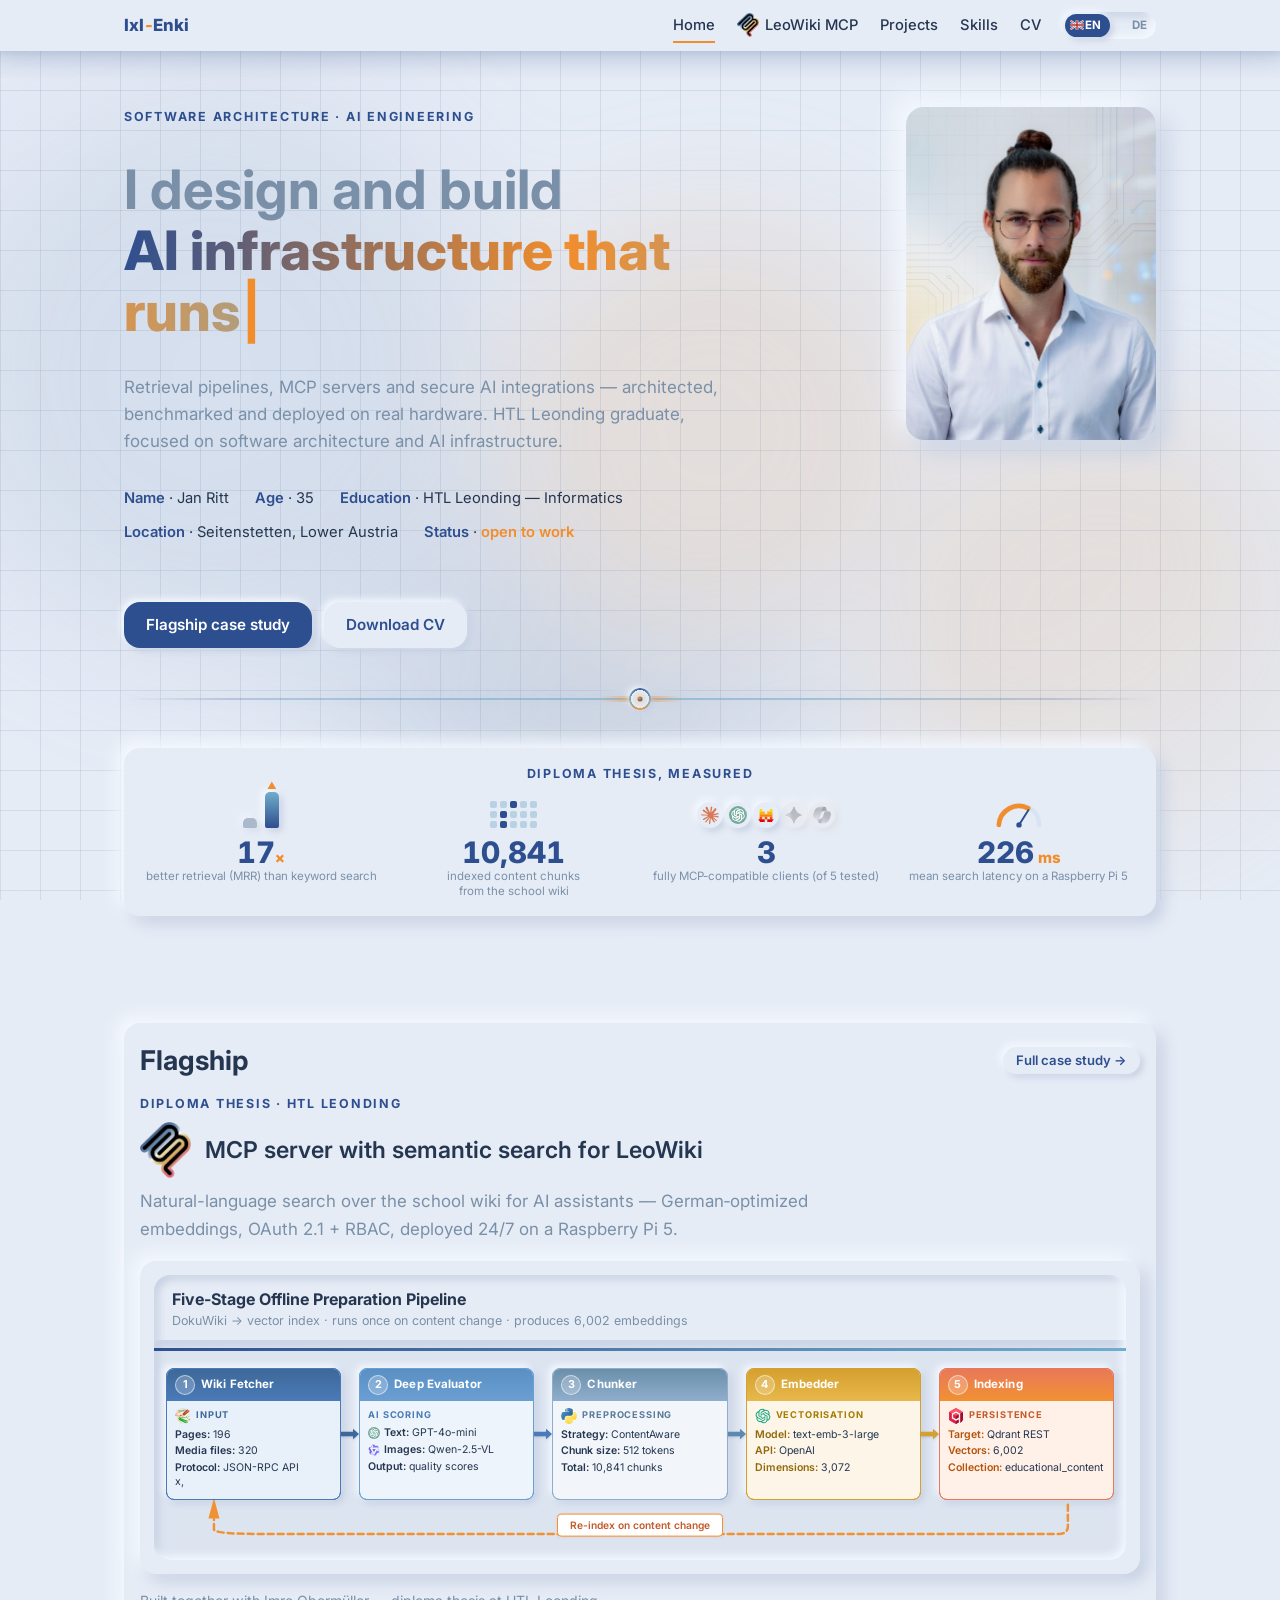
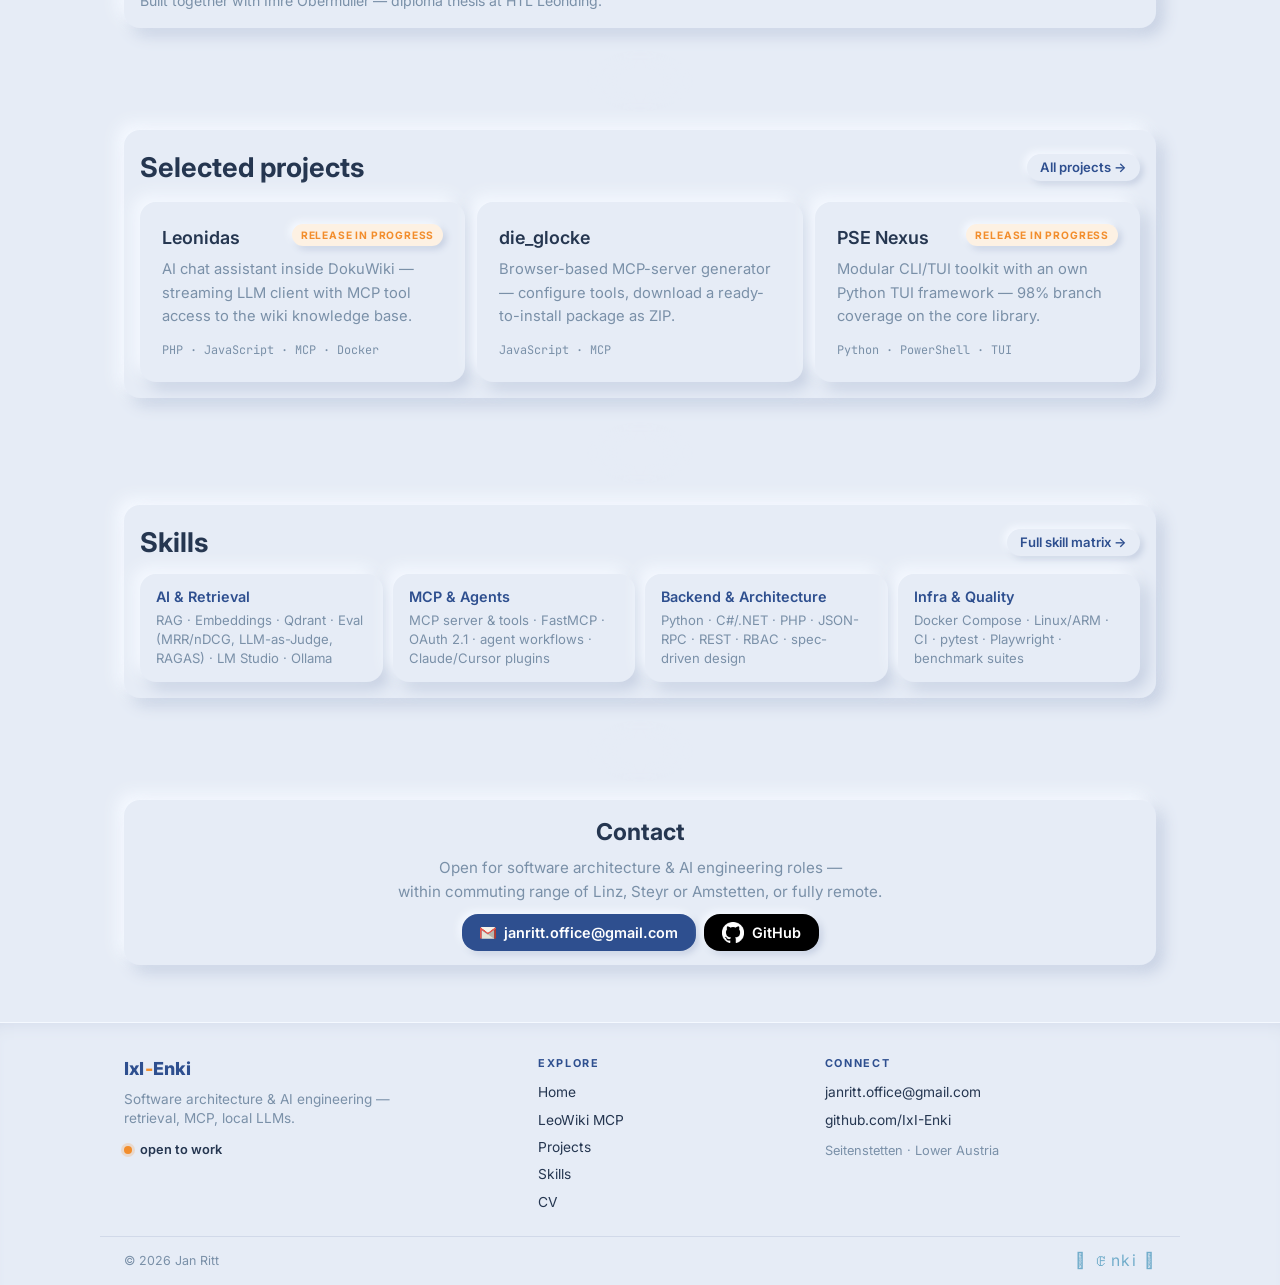
==== commit 4ece2cb2: "Update site.js and HTML files: increment script version to 24 for consistency, enhance international" ====
--- a/index.html
+++ b/index.html
@@ -6,7 +6,7 @@
   <title>Jan Ritt · IxI-Enki — Software Architecture &amp; AI Engineering</title>
   <meta name="description" content="Jan Ritt (IxI-Enki) — software architecture and AI engineering. Retrieval pipelines, MCP servers, secure AI integrations. HTL Leonding, Austria.">
   <link rel="stylesheet" href="./assets/css/site.css?v=76">
-  <script src="./assets/js/site.js?v=22" defer></script>
+  <script src="./assets/js/site.js?v=24" defer></script>
 </head>
 <body class="neu">
 
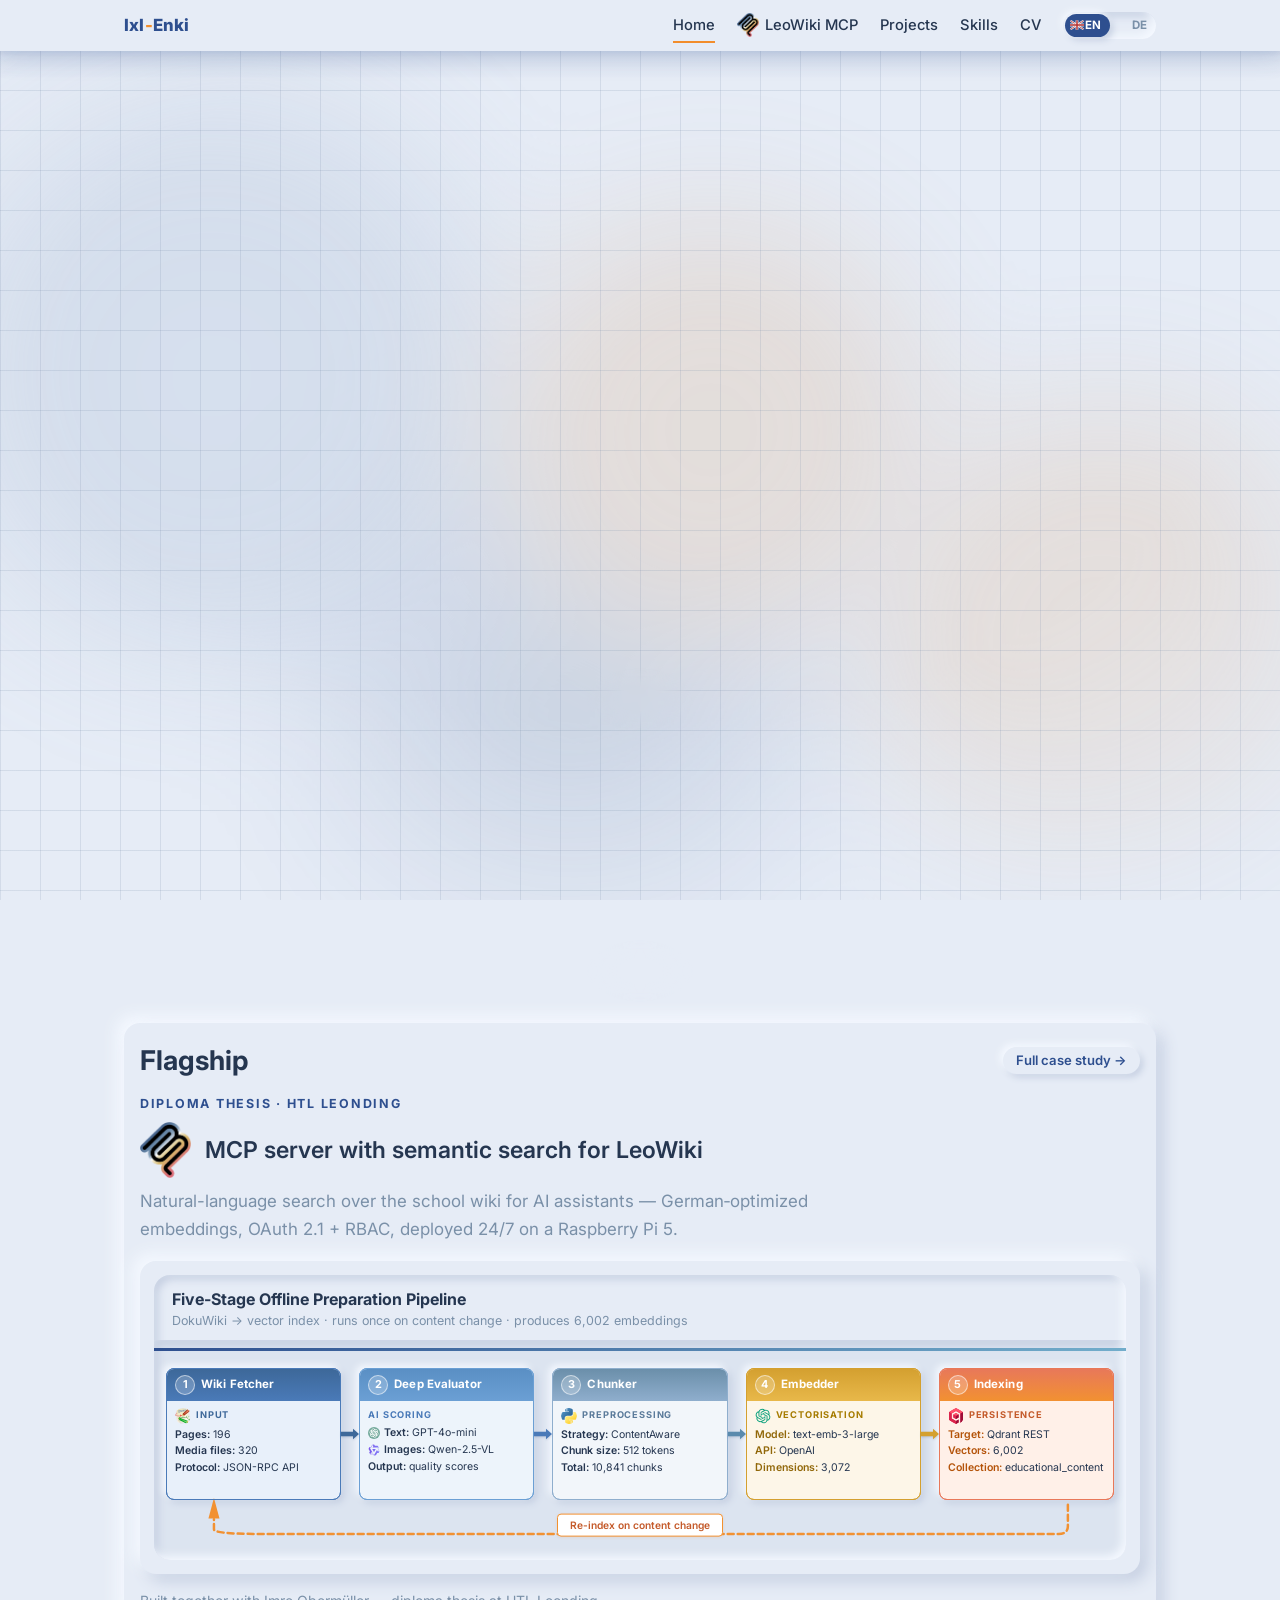
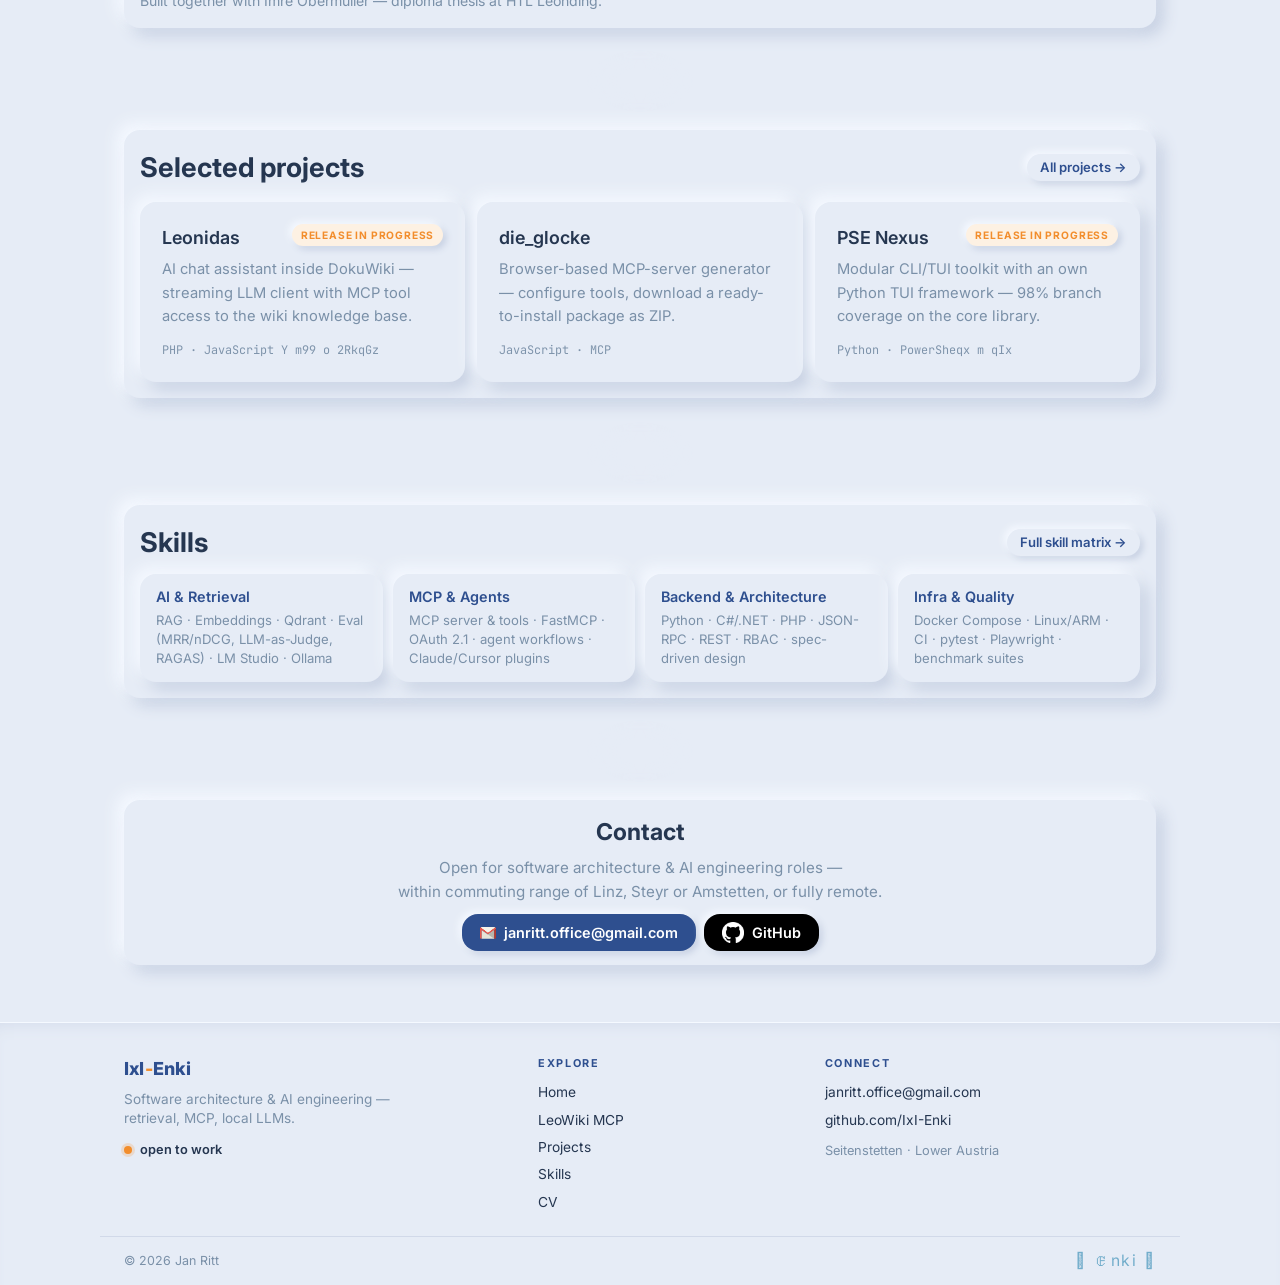
==== commit 668c7128: "Update site assets and enhance thesis presentation: increment stylesheet and script versions to v77 " ====
--- a/index.html
+++ b/index.html
@@ -5,8 +5,8 @@
   <meta name="viewport" content="width=device-width, initial-scale=1.0">
   <title>Jan Ritt · IxI-Enki — Software Architecture &amp; AI Engineering</title>
   <meta name="description" content="Jan Ritt (IxI-Enki) — software architecture and AI engineering. Retrieval pipelines, MCP servers, secure AI integrations. HTL Leonding, Austria.">
-  <link rel="stylesheet" href="./assets/css/site.css?v=76">
-  <script src="./assets/js/site.js?v=24" defer></script>
+  <link rel="stylesheet" href="./assets/css/site.css?v=77">
+  <script src="./assets/js/site.js?v=27" defer></script>
 </head>
 <body class="neu">
 
@@ -176,7 +176,7 @@
                         <ul class="pipeline-stage__rows">
                           <li><strong>Pages:</strong> 196</li>
                           <li><strong>Media files:</strong> 320</li>
-                          <li><strong>Protocol:</strong> JSON-RPC API</li>  x, 
+                          <li><strong>Protocol:</strong> JSON-RPC API</li>
                         </ul>
                       </div>
                       </div>
--- a/assets/css/site.css
+++ b/assets/css/site.css
@@ -1609,6 +1609,12 @@
 .kwsem-stat span { display: block; margin-top: 7px; font-size: .73rem; color: var(--muted); line-height: 1.35; }
 
 /* Embedding model benchmark */
+/* LeoWiki MCP case study — section leads use full wrap width */
+.page-leowiki-mcp section .wrap > .lead,
+.page-leowiki-mcp .card .lead {
+  max-width: none;
+}
+
 .bench { display: flex; flex-direction: column; gap: 3px; margin-top: 18px; }
 .bench-row { display: grid; grid-template-columns: 200px 1fr 56px; gap: 14px; align-items: center; padding: 10px 12px; border-radius: 12px; }
 .bench-row--prod { background: color-mix(in srgb, var(--primary) 7%, transparent); }
@@ -2073,3 +2079,29 @@
 
 /* Neumorphic surfaces for the bar/grid toppers */
 body.neu .viz-bars .vb { box-shadow: var(--neu-raise-sm); }
+
+/* ── CV page — education & path detail styling (v74) ── */
+.t-item h3 { font-size: 1.06rem; }
+.t-lead { margin-top: 6px; font-size: .95rem; line-height: 1.65; color: var(--ink); max-width: 760px; }
+.t-detail { margin-top: 6px; font-size: .9rem; line-height: 1.62; color: var(--muted); max-width: 760px; }
+.t-chips { display: flex; flex-wrap: wrap; gap: 6px; margin-top: 10px; max-width: 760px; }
+.t-chips .chip { font-size: .74rem; padding: 3px 10px; }
+.t-thesis { margin-top: 14px; padding: 14px 16px 13px; background: var(--neu-bg); box-shadow: var(--neu-raise-sm); border-radius: 14px; font-size: .9rem; line-height: 1.62; color: var(--ink); max-width: 760px; display: flex; flex-wrap: wrap; align-items: baseline; gap: 4px 10px; }
+.t-thesis-tag { flex-basis: 100%; font-size: .6rem; font-weight: 700; letter-spacing: .1em; text-transform: uppercase; color: var(--accent); margin-bottom: 2px; }
+.t-thesis em { font-style: italic; font-weight: 600; color: var(--ink); }
+.t-thesis .t-thesis-meta { color: var(--muted); font-size: .84rem; }
+.t-thesis a { font-weight: 600; white-space: nowrap; color: var(--primary); margin-left: auto; }
+.path-step .t-when { display: block; margin-bottom: 4px; }
+.path-step h3 { font-size: 1rem; }
+.path-step p { margin-top: 8px; font-size: .88rem; line-height: 1.6; color: var(--muted); }
+
+/* ── Case study — repository list (v75) ── */
+.repo-list { display: flex; flex-direction: column; gap: 10px; }
+.repo-item { display: flex; align-items: flex-start; gap: 12px; padding: 14px 16px; border-radius: 14px; background: var(--neu-bg); box-shadow: var(--neu-raise-sm); text-decoration: none; color: var(--ink); transition: box-shadow .18s, transform .18s; }
+.repo-item:hover { transform: translateY(-2px); box-shadow: var(--neu-raise); }
+.repo-item-icon { width: 22px; height: 22px; margin-top: 2px; flex-shrink: 0; }
+.repo-item-body { flex: 1; min-width: 0; }
+.repo-item-head { font-size: .96rem; display: flex; align-items: baseline; gap: 8px; flex-wrap: wrap; }
+.repo-item-head code { font-family: var(--mono); font-size: .76rem; color: var(--muted); background: var(--surface); padding: 1px 7px; border-radius: 6px; }
+.repo-item-body span { display: block; margin-top: 4px; font-size: .88rem; line-height: 1.55; color: var(--muted); }
+.repo-item-arrow { align-self: center; color: var(--accent); font-weight: 700; flex-shrink: 0; }
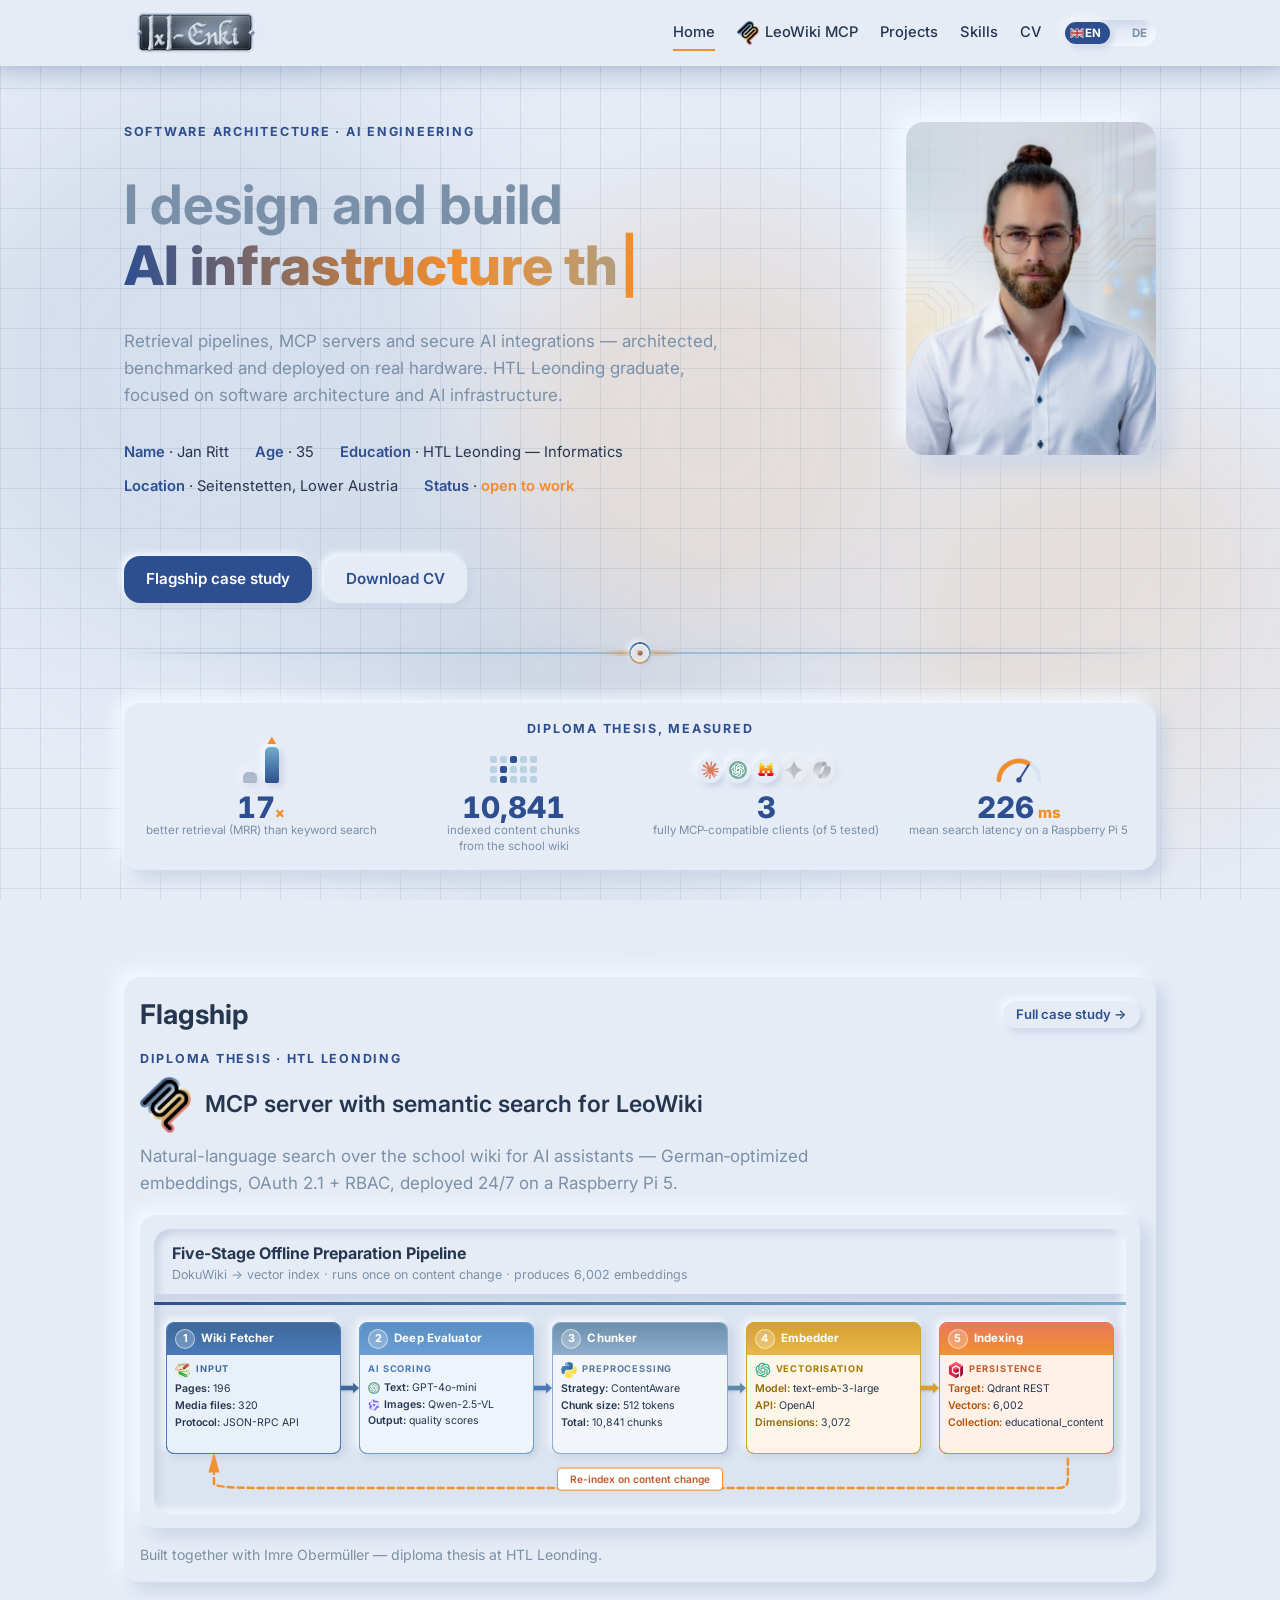
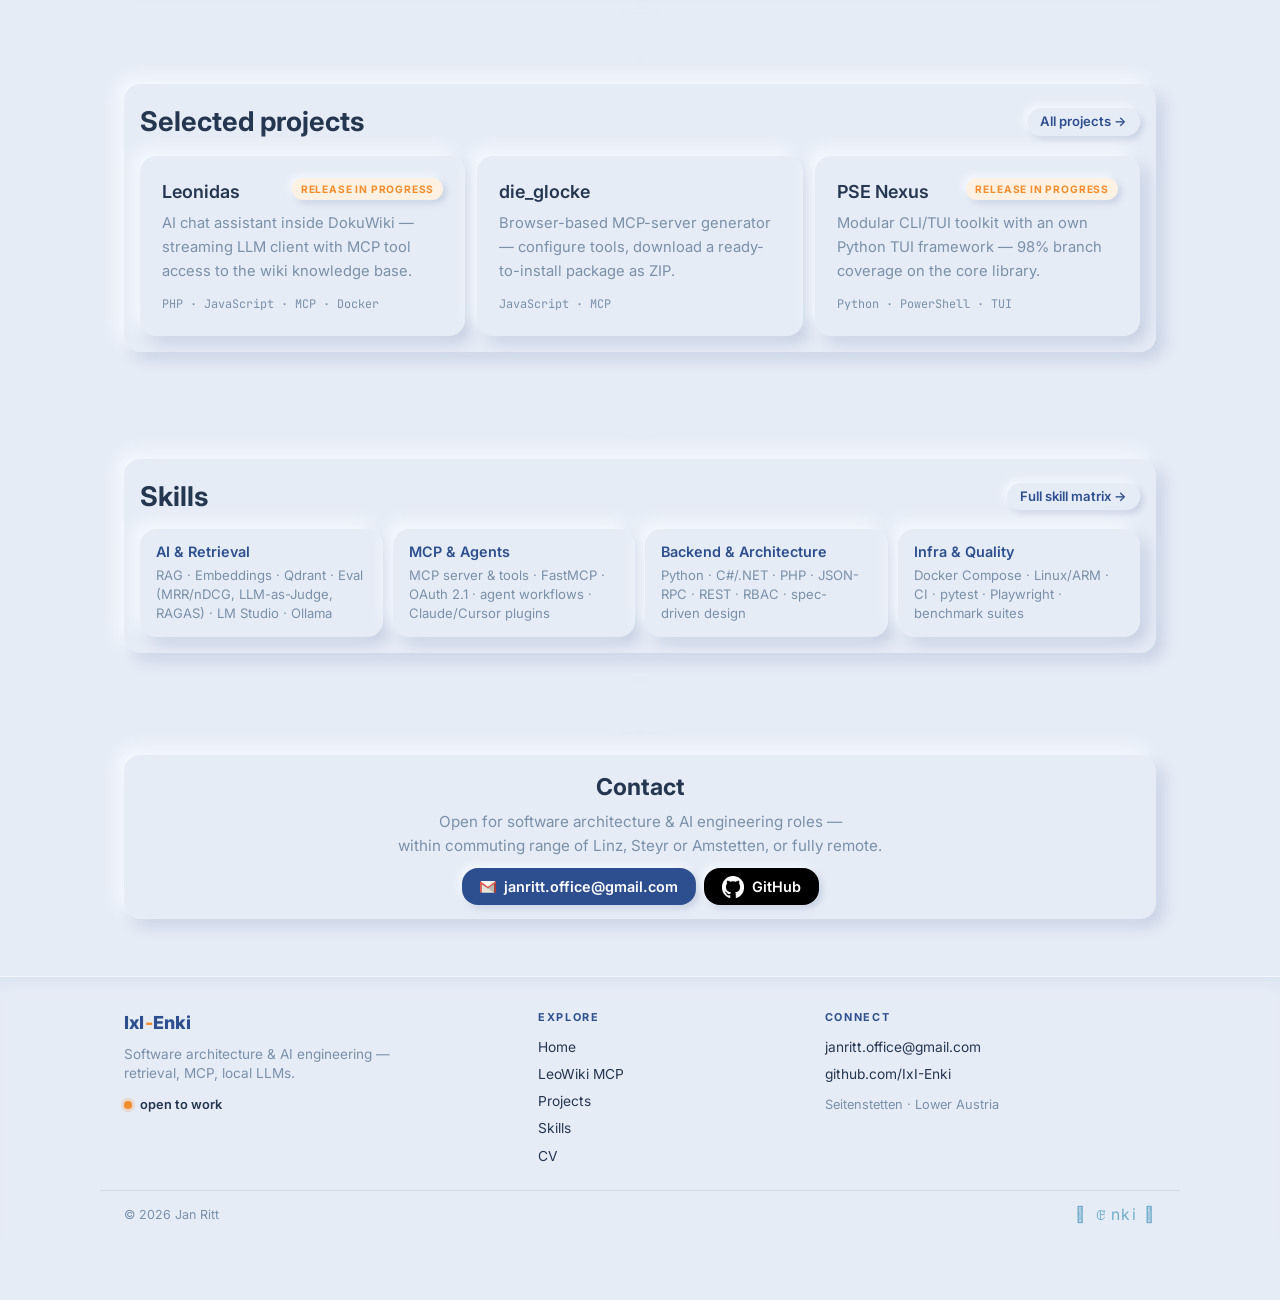
==== commit 7174b508: "Replace header wordmark with animated cartouche, drop font dependency Header brand on index, project" ====
--- a/index.html
+++ b/index.html
@@ -5,7 +5,7 @@
   <meta name="viewport" content="width=device-width, initial-scale=1.0">
   <title>Jan Ritt · IxI-Enki — Software Architecture &amp; AI Engineering</title>
   <meta name="description" content="Jan Ritt (IxI-Enki) — software architecture and AI engineering. Retrieval pipelines, MCP servers, secure AI integrations. HTL Leonding, Austria.">
-  <link rel="stylesheet" href="./assets/css/site.css?v=77">
+  <link rel="stylesheet" href="./assets/css/site.css?v=78">
   <script src="./assets/js/site.js?v=27" defer></script>
 </head>
 <body class="neu">
@@ -29,7 +29,9 @@
   <!-- ══ NAV ══ -->
   <header class="site">
     <div class="wrap">
-      <a class="brand" href="./">IxI<span class="x">-</span>Enki</a>
+      <a class="brand brand--cartouche" href="./" title="IxI-Enki" aria-label="IxI-Enki">
+        <img src="./assets/img/cartouche/000_ixi_enki_cartouche.svg" alt="IxI-Enki" class="brand-cartouche-img">
+      </a>
       <nav class="main">
         <a href="./index.html" class="active" data-i18n="nav.home">Home</a>
         <a href="./pages/leowiki-mcp.html" class="nav-flagship" title="LeoWiki MCP"><img src="./assets/img/leowiki-mcp-logo.png" alt="LeoWiki MCP" class="nav-flagship-logo"><span class="nav-flagship-label" data-i18n="nav.flagship">LeoWiki MCP</span></a>
--- a/assets/css/site.css
+++ b/assets/css/site.css
@@ -223,6 +223,10 @@
 .brand .x { color: var(--accent); }
 .brand--mcp { line-height: 0; display: flex; align-items: center; }
 .brand-mcp-logo { height: 36px; width: auto; display: block; object-fit: contain; }
+/* Animated cartouche wordmark — must stay an <img src="*.svg"> so the SVG's
+   internal CSS/SMIL animation keeps running (a raster export would kill it). */
+.brand--cartouche { line-height: 0; display: flex; align-items: center; }
+.brand-cartouche-img { height: 42px; width: auto; display: block; }
 nav.main { display: flex; gap: 22px; align-items: center; font-size: .92rem; }
 nav.main a { color: var(--ink); text-decoration: none; font-weight: 500; position: relative; }
 nav.main a::after { content: ''; position: absolute; left: 0; bottom: -4px; width: 0; height: 2px; background: var(--accent); transition: width .25s ease; }
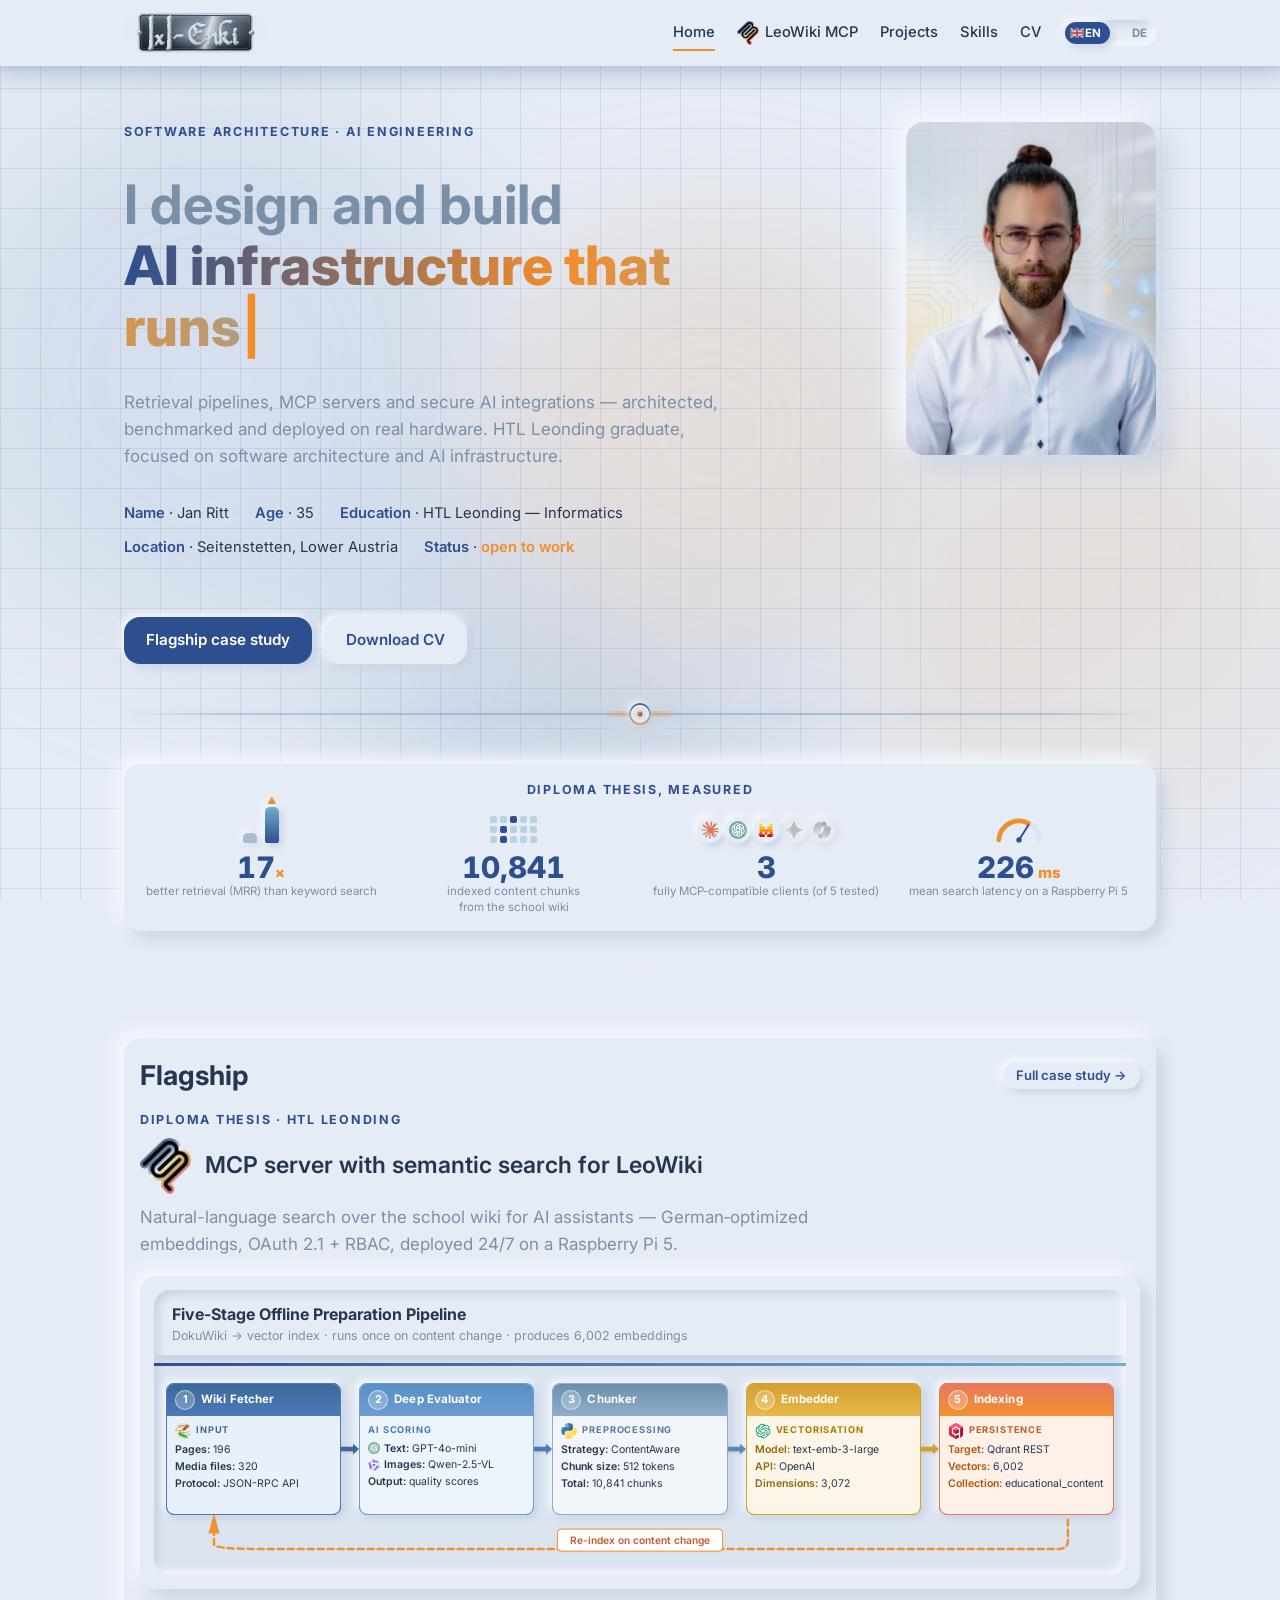
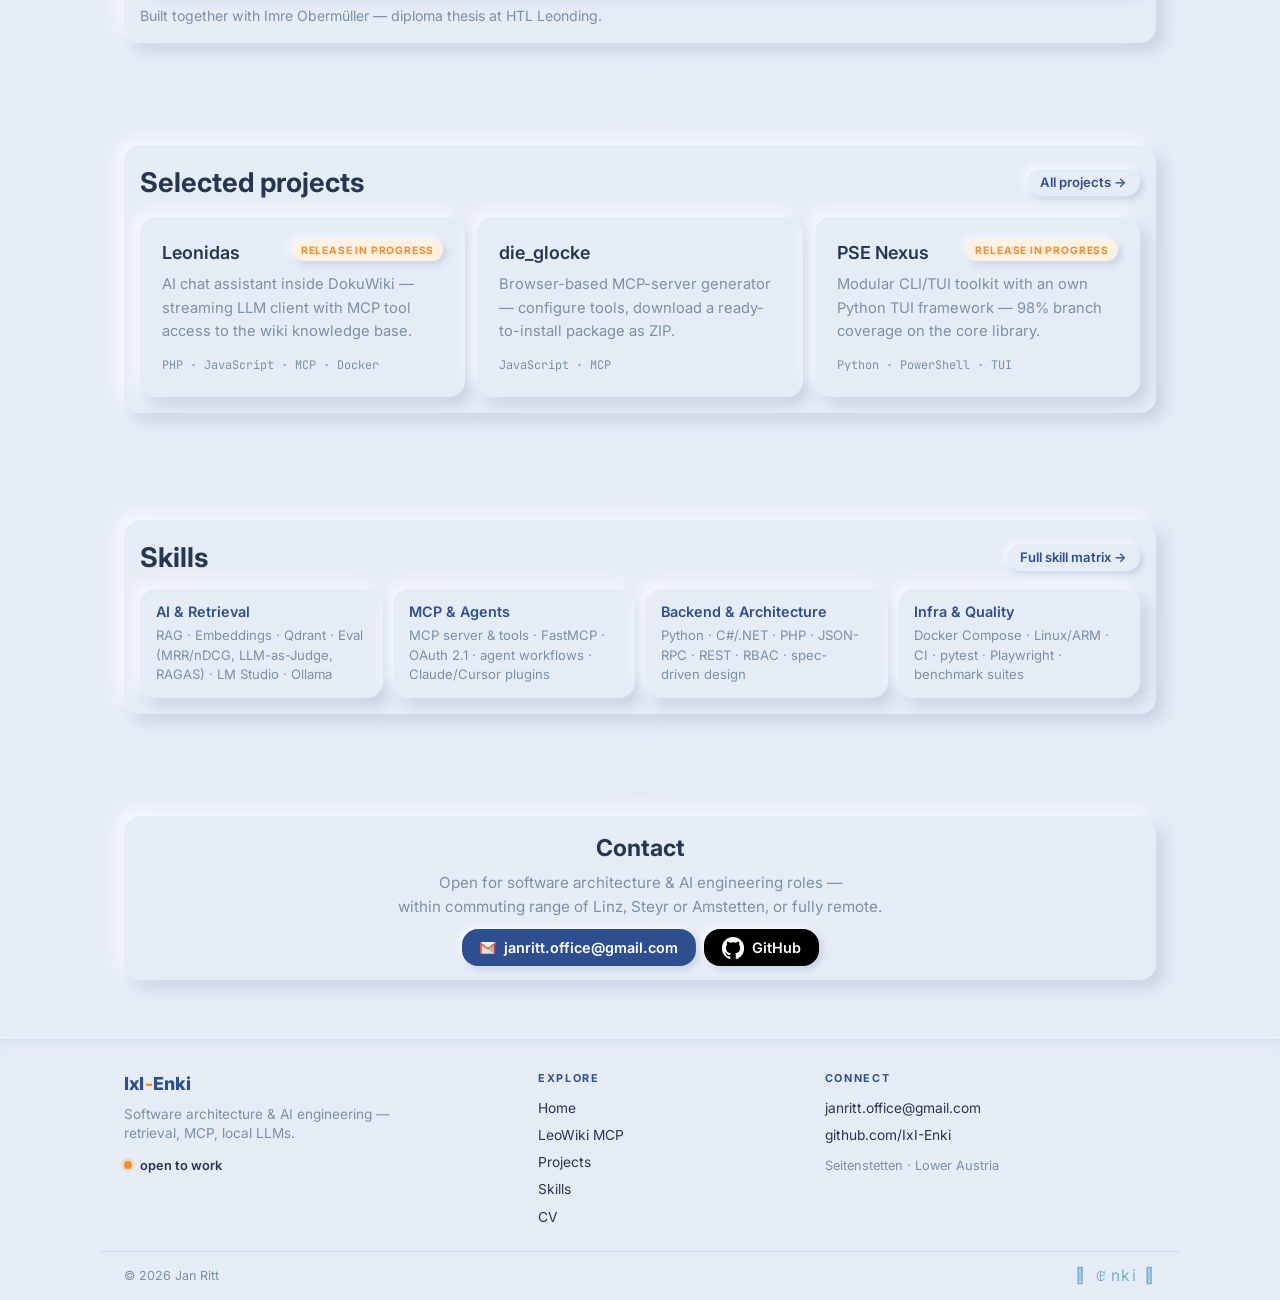
==== commit de00a432: "Fix deep-link anchor undershoot from late-loading figures Clicking "Embedding benchmarks" (…#embeddi" ====
--- a/index.html
+++ b/index.html
@@ -6,7 +6,7 @@
   <title>Jan Ritt · IxI-Enki — Software Architecture &amp; AI Engineering</title>
   <meta name="description" content="Jan Ritt (IxI-Enki) — software architecture and AI engineering. Retrieval pipelines, MCP servers, secure AI integrations. HTL Leonding, Austria.">
   <link rel="stylesheet" href="./assets/css/site.css?v=78">
-  <script src="./assets/js/site.js?v=27" defer></script>
+  <script src="./assets/js/site.js?v=28" defer></script>
 </head>
 <body class="neu">
 
